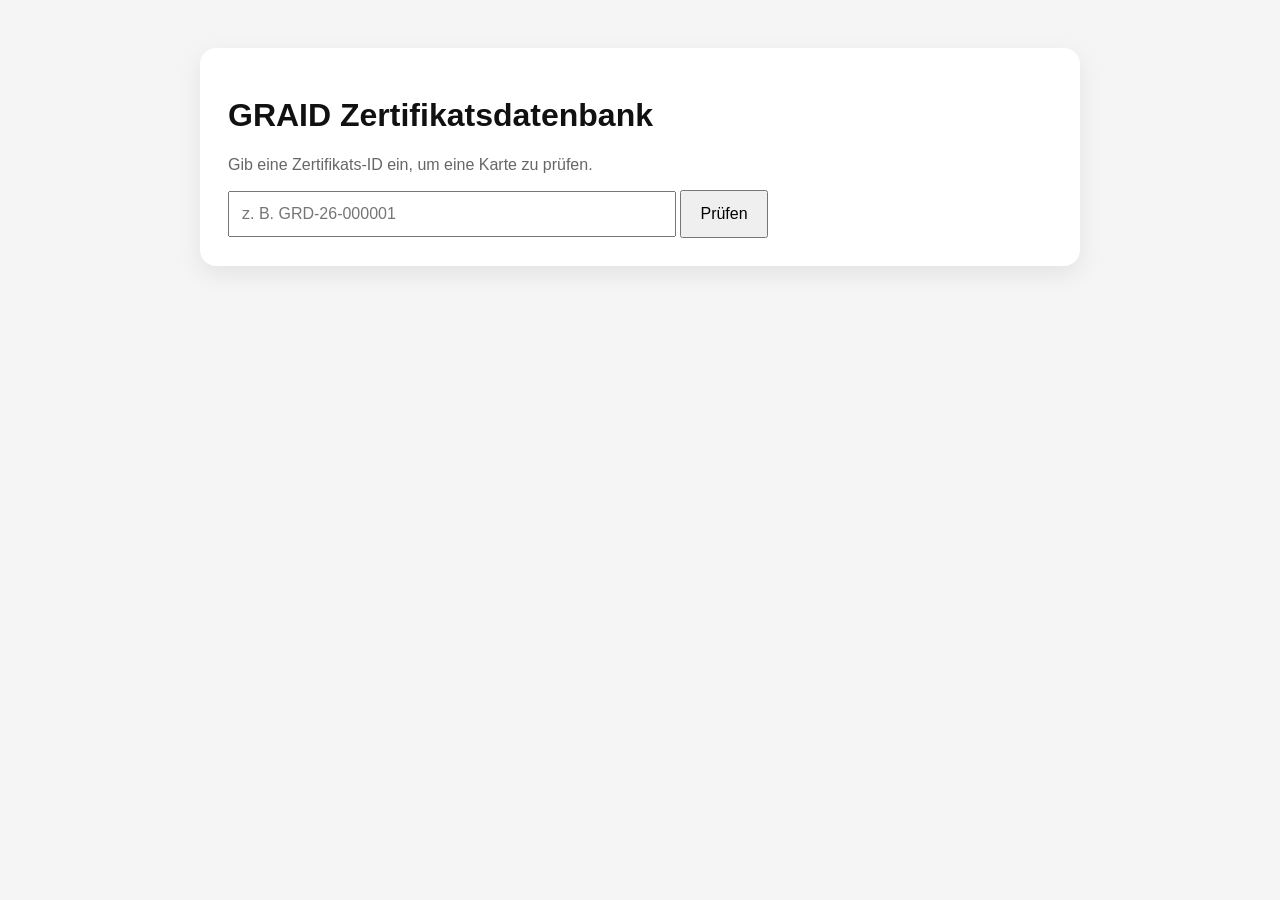
==== index.html @ c8aaeda1 "Add files via upload" ====
<!doctype html>
<html lang="de">
<head>
  <meta charset="utf-8" />
  <meta name="viewport" content="width=device-width, initial-scale=1" />
  <title>GRAID Zertifikatsdatenbank</title>
  <style>
    body { font-family: Arial, sans-serif; margin: 0; background: #f5f5f5; color: #111; }
    .wrap { max-width: 880px; margin: 0 auto; padding: 48px 20px; }
    .card { background: white; border-radius: 16px; padding: 28px; box-shadow: 0 8px 24px rgba(0,0,0,.08); }
    input { padding: 12px; width: 70%; max-width: 420px; font-size: 16px; }
    button { padding: 13px 18px; font-size: 16px; cursor: pointer; }
    .muted { color: #666; }
  </style>
</head>
<body>
  <main class="wrap">
    <div class="card">
      <h1>GRAID Zertifikatsdatenbank</h1>
      <p class="muted">Gib eine Zertifikats-ID ein, um eine Karte zu prüfen.</p>
      <input id="certId" placeholder="z. B. GRD-26-000001" />
      <button onclick="go()">Prüfen</button>
    </div>
  </main>

  <script>
    function go() {
      const id = document.getElementById("certId").value.trim();
      if (!id) return;
      window.location.href = "cert.html?id=" + encodeURIComponent(id);
    }
  </script>
</body>
</html>
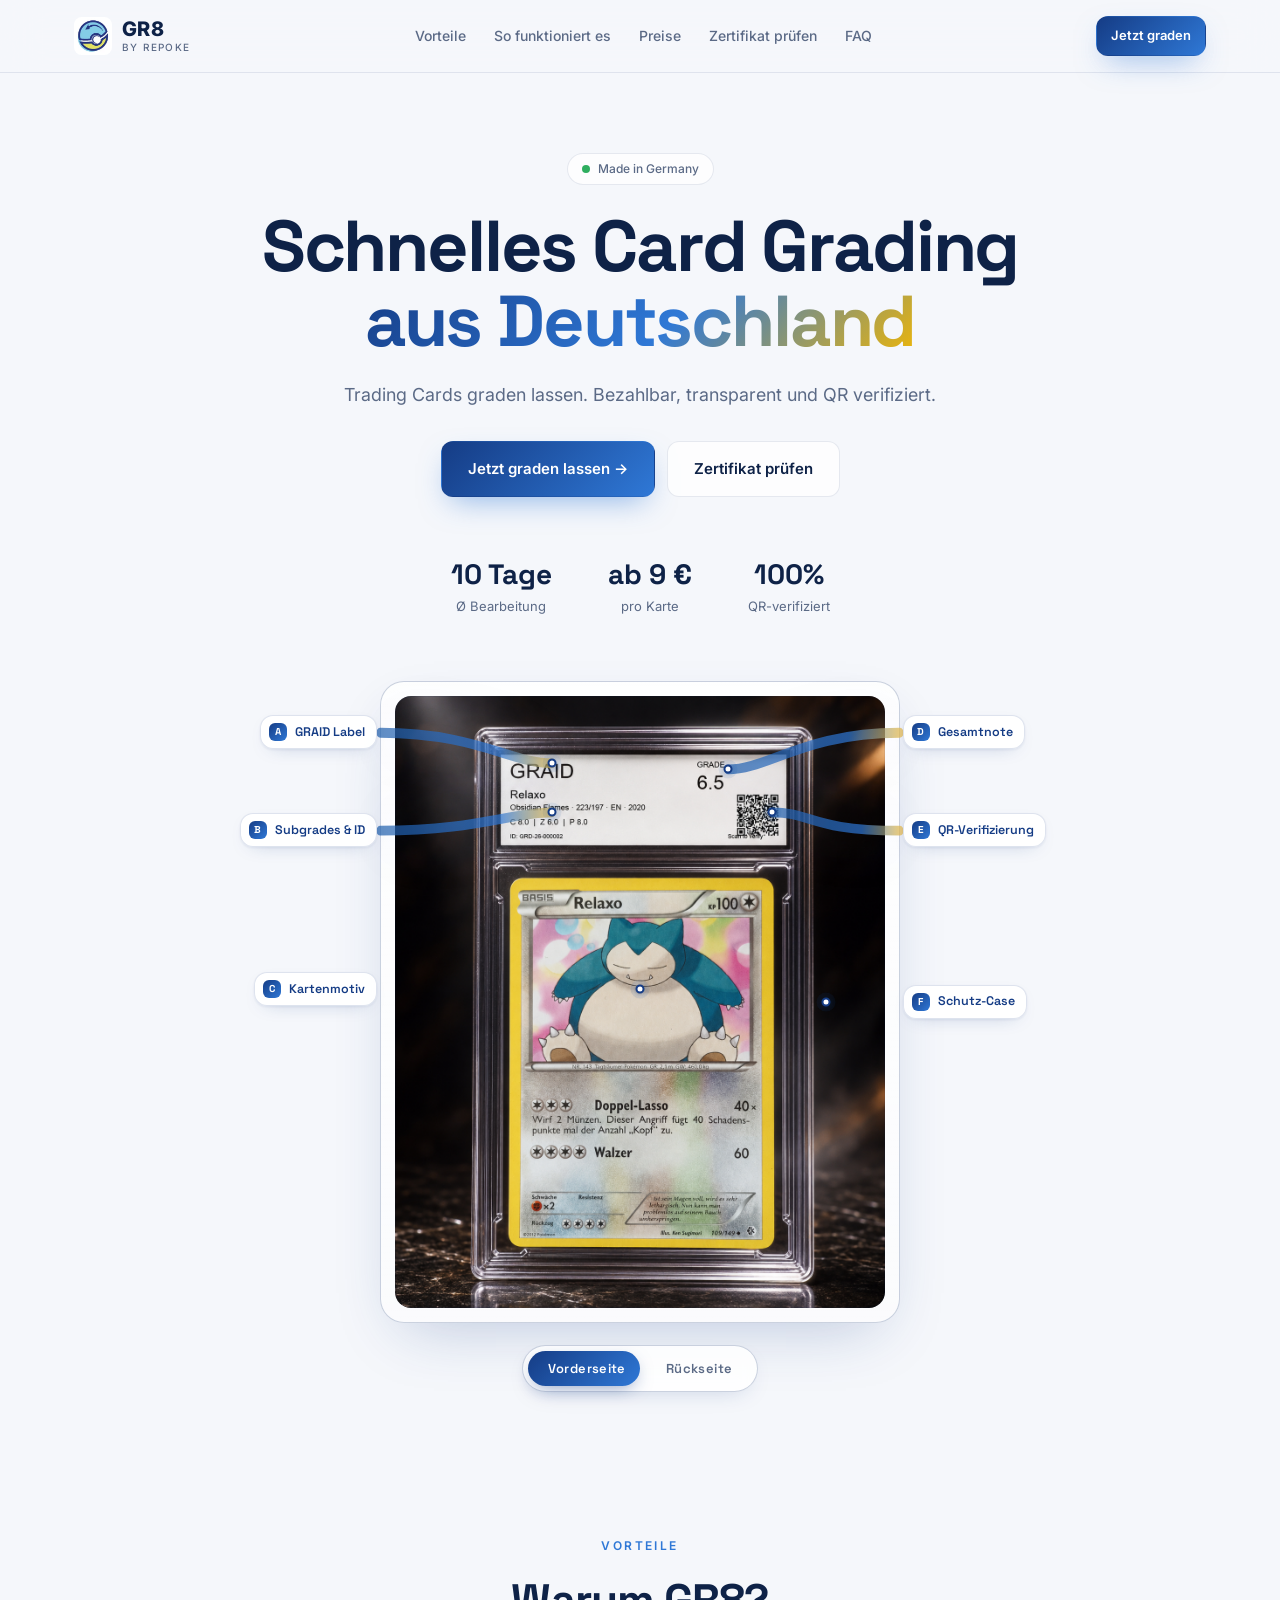
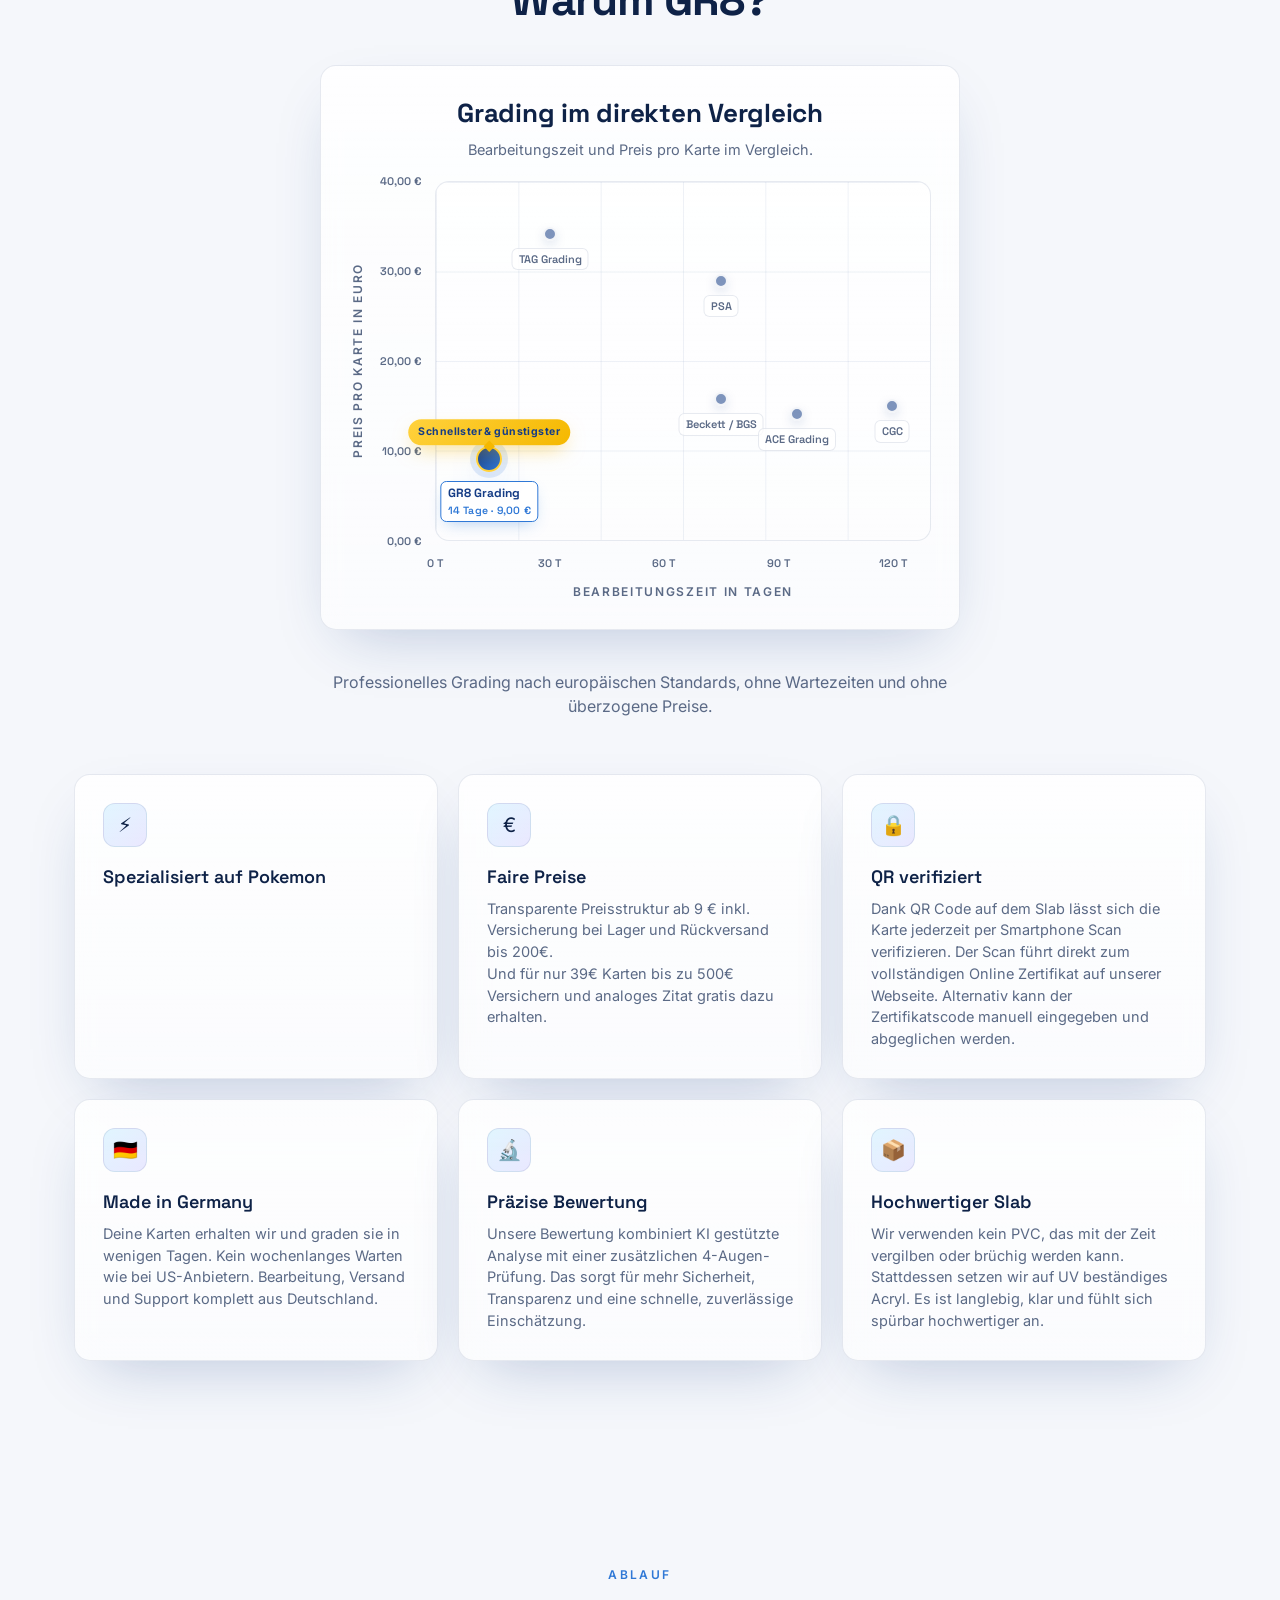
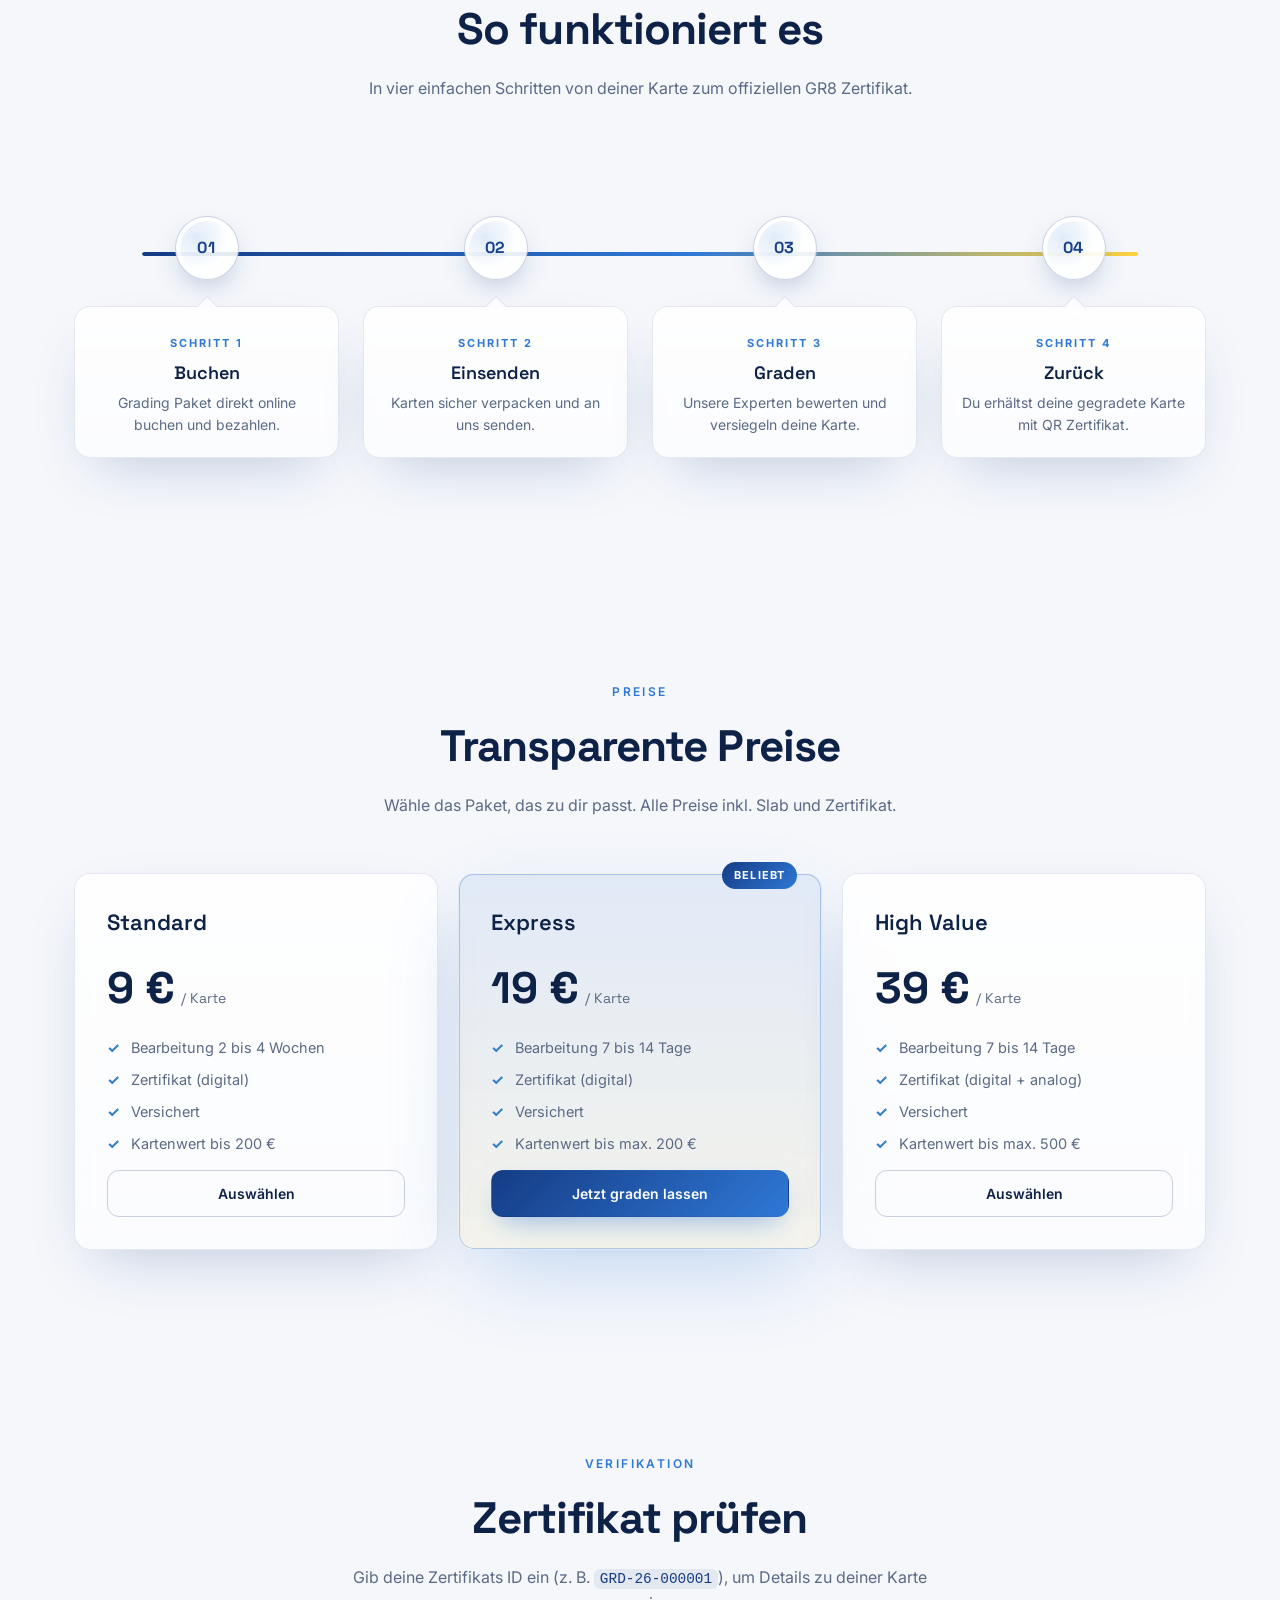
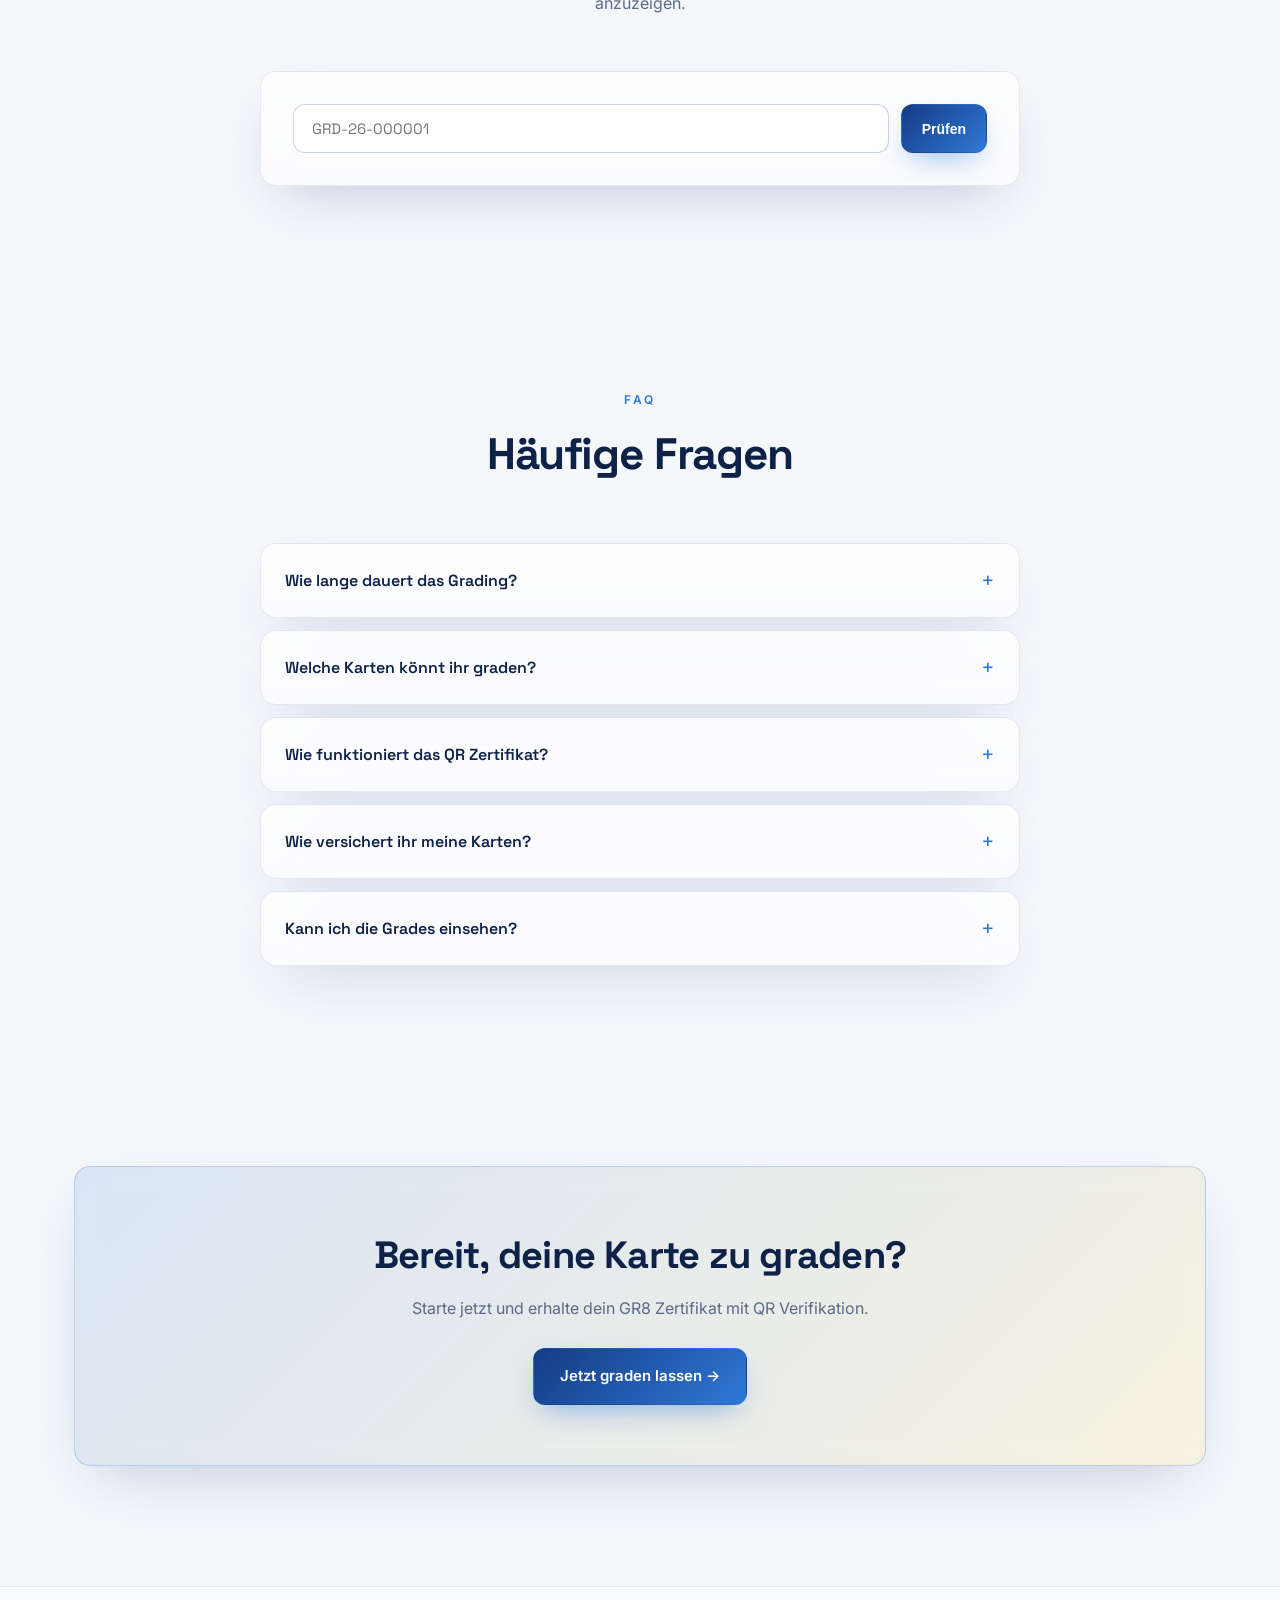
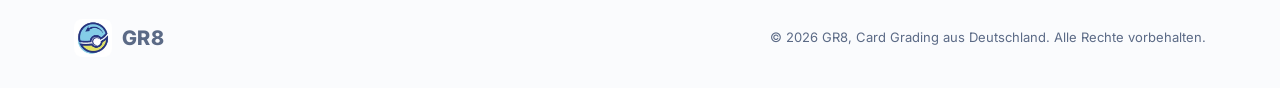
==== commit 54baff02: "web akt." ====
--- a/index.html
+++ b/index.html
@@ -1,34 +1,295 @@
-<!doctype html>
+<!DOCTYPE html>
 <html lang="de">
 <head>
-  <meta charset="utf-8" />
-  <meta name="viewport" content="width=device-width, initial-scale=1" />
-  <title>GRAID Zertifikatsdatenbank</title>
-  <style>
-    body { font-family: Arial, sans-serif; margin: 0; background: #f5f5f5; color: #111; }
-    .wrap { max-width: 880px; margin: 0 auto; padding: 48px 20px; }
-    .card { background: white; border-radius: 16px; padding: 28px; box-shadow: 0 8px 24px rgba(0,0,0,.08); }
-    input { padding: 12px; width: 70%; max-width: 420px; font-size: 16px; }
-    button { padding: 13px 18px; font-size: 16px; cursor: pointer; }
-    .muted { color: #666; }
-  </style>
+<meta charset="UTF-8" />
+<meta name="viewport" content="width=device-width, initial-scale=1.0" />
+<title>GR8, Schnelles Card Grading aus Deutschland</title>
+<meta name="description" content="GR8. Trading Cards graden lassen. Bezahlbar, transparent und QR verifiziert. Professionelles Card Grading aus Deutschland." />
+<meta property="og:title" content="GR8, Card Grading aus Deutschland" />
+<meta property="og:description" content="Trading Cards graden lassen. Bezahlbar, transparent und QR verifiziert." />
+<meta property="og:type" content="website" />
+<link rel="icon" href="logo.webp" type="image/webp" />
+<link rel="preconnect" href="https://fonts.googleapis.com" />
+<link rel="preconnect" href="https://fonts.gstatic.com" crossorigin />
+<link href="https://fonts.googleapis.com/css2?family=Inter:wght@400;500;600;700;800;900&family=Space+Grotesk:wght@500;600;700&display=swap" rel="stylesheet" />
+<link rel="stylesheet" href="style.css" />
 </head>
 <body>
-  <main class="wrap">
-    <div class="card">
-      <h1>GRAID Zertifikatsdatenbank</h1>
-      <p class="muted">Gib eine Zertifikats-ID ein, um eine Karte zu prüfen.</p>
-      <input id="certId" placeholder="z. B. GRD-26-000001" />
-      <button onclick="go()">Prüfen</button>
-    </div>
-  </main>
-
-  <script>
-    function go() {
-      const id = document.getElementById("certId").value.trim();
-      if (!id) return;
-      window.location.href = "cert.html?id=" + encodeURIComponent(id);
-    }
-  </script>
+<div class="bg-orbs" aria-hidden="true">
+  <span class="orb orb-1"></span>
+  <span class="orb orb-2"></span>
+  <span class="orb orb-3"></span>
+</div>
+
+<header class="site-header">
+  <div class="container nav">
+    <a href="#top" class="logo">
+      <img src="logo.webp" alt="GR8 Logo" />
+      <span class="logo-word">
+        GR8
+        <small class="logo-sub">BY REPOKE</small>
+      </span>
+    </a>
+    <nav class="nav-links">
+      <a href="#vorteile">Vorteile</a>
+      <a href="#ablauf">So funktioniert es</a>
+      <a href="#preise">Preise</a>
+      <a href="#zertifikat">Zertifikat prüfen</a>
+      <a href="#faq">FAQ</a>
+    </nav>
+    <a href="https://buy.stripe.com/PLACEHOLDER" class="btn btn-primary btn-sm">Jetzt graden</a>
+  </div>
+</header>
+
+<main id="top">
+  <!-- HERO -->
+  <section class="hero">
+    <div class="container hero-inner">
+      <span class="pill">
+        <span class="pulse"></span> Made in Germany
+      </span>
+      <h1>Schnelles Card Grading<br /><span class="gradient-text">aus Deutschland</span></h1>
+      <p class="lead">Trading Cards graden lassen. Bezahlbar, transparent und QR verifiziert.</p>
+      <div class="hero-cta">
+        <a href="https://buy.stripe.com/PLACEHOLDER" class="btn btn-primary btn-lg">Jetzt graden lassen →</a>
+        <a href="#zertifikat" class="btn btn-ghost btn-lg">Zertifikat prüfen</a>
+      </div>
+      <div class="hero-stats">
+        <div><strong>10 Tage</strong><span>Ø Bearbeitung</span></div>
+        <div><strong>ab 9 €</strong><span>pro Karte</span></div>
+        <div><strong>100%</strong><span>QR-verifiziert</span></div>
+      </div>
+    </div>
+
+    <!-- Sample certificate card -->
+    <div class="container cert-preview-wrap">
+      <div class="hero-visual" data-side="front">
+        <div class="hero-image-stack">
+          <img src="hero-graded-card.png" alt="Vorderseite der gegradeten GRAID Karte im Acryl-Slab" class="hero-image hero-image-front" />
+          <img src="hero-graded-card-back.png" alt="Rückseite der gegradeten GRAID Karte mit QR Code" class="hero-image hero-image-back" />
+        </div>
+        <div class="hero-overlays">
+          <!-- Callouts injected by script.js from central CALLOUTS config -->
+        </div>
+      </div>
+      <ul class="callout-mobile-list" aria-label="Merkmale der Karte"></ul>
+      <div class="side-toggle" role="tablist" aria-label="Karte drehen">
+        <button type="button" class="side-toggle-btn is-active" data-side="front" role="tab" aria-selected="true">Vorderseite</button>
+        <button type="button" class="side-toggle-btn" data-side="back" role="tab" aria-selected="false">Rückseite</button>
+        <span class="side-toggle-thumb" aria-hidden="true"></span>
+      </div>
+    </div>
+  </section>
+
+  <!-- VORTEILE -->
+  <section id="vorteile" class="section">
+    <div class="container">
+      <div class="section-head">
+        <span class="eyebrow">Vorteile</span>
+        <h2>Warum GR8?</h2>
+        <div class="compare-chart-wrap glass" aria-label="Vergleich Bearbeitungszeit und Preis pro Karte">
+          <div class="compare-chart-head">
+            <h3>Grading im direkten Vergleich</h3>
+            <p>Bearbeitungszeit und Preis pro Karte im Vergleich.</p>
+          </div>
+          <div class="compare-chart" id="compare-chart">
+            <div class="cc-ylabel">Preis pro Karte in Euro</div>
+            <div class="cc-yaxis" aria-hidden="true"></div>
+            <div class="cc-plot" role="img" aria-label="Streudiagramm mit sechs Anbietern"></div>
+            <div class="cc-xaxis" aria-hidden="true"></div>
+            <div class="cc-xlabel">Bearbeitungszeit in Tagen</div>
+          </div>
+        </div>
+        <p>Professionelles Grading nach europäischen Standards, ohne Wartezeiten und ohne überzogene Preise.</p>
+      </div>
+      <div class="grid grid-3">
+        <div class="card glass">
+          <div class="icon">⚡</div>
+          <h3>Spezialisiert auf Pokemon</h3>
+          <p>
+</p>
+        </div>
+        <div class="card glass">
+          <div class="icon">€</div>
+          <h3>Faire Preise</h3>
+          <p>Transparente Preisstruktur ab 9 € inkl. Versicherung bei Lager und Rückversand bis 200€. <br />Und für nur 39€ Karten bis zu 500€ Versichern und analoges Zitat gratis dazu erhalten.</p>
+        </div>
+        <div class="card glass">
+          <div class="icon">🔒</div>
+          <h3>QR verifiziert</h3>
+          <p>Dank QR Code auf dem Slab lässt sich die Karte jederzeit per Smartphone Scan verifizieren. Der Scan führt direkt zum vollständigen Online Zertifikat auf unserer Webseite. Alternativ kann der Zertifikatscode manuell eingegeben und abgeglichen werden.</p>
+        </div>
+        <div class="card glass">
+          <div class="icon">🇩🇪</div>
+          <h3>Made in Germany</h3>
+          <p>Deine Karten erhalten wir und graden sie in wenigen Tagen. Kein wochenlanges Warten wie bei US-Anbietern. Bearbeitung, Versand und Support komplett aus Deutschland.</p>
+        </div>
+        <div class="card glass">
+          <div class="icon">🔬</div>
+          <h3>Präzise Bewertung</h3>
+          <p>Unsere Bewertung kombiniert KI gestützte Analyse mit einer zusätzlichen 4-Augen-Prüfung. Das sorgt für mehr Sicherheit, Transparenz und eine schnelle, zuverlässige Einschätzung.</p>
+        </div>
+        <div class="card glass">
+          <div class="icon">📦</div>
+          <h3>Hochwertiger Slab</h3>
+          <p>Wir verwenden kein PVC, das mit der Zeit vergilben oder brüchig werden kann. Stattdessen setzen wir auf UV beständiges Acryl. Es ist langlebig, klar und fühlt sich spürbar hochwertiger an.</p>
+        </div>
+      </div>
+    </div>
+  </section>
+
+  <!-- ABLAUF -->
+  <section id="ablauf" class="section">
+    <div class="container">
+      <div class="section-head">
+        <span class="eyebrow">Ablauf</span>
+        <h2>So funktioniert es</h2>
+        <p>In vier einfachen Schritten von deiner Karte zum offiziellen GR8 Zertifikat.</p>
+      </div>
+      <ol class="timeline" aria-label="Ablauf in vier Schritten">
+        <div class="timeline-track" aria-hidden="true">
+          <div class="timeline-progress"></div>
+        </div>
+        <li class="timeline-item" style="--tl-delay:0s">
+          <div class="timeline-dot"><span>01</span></div>
+          <div class="timeline-card glass">
+            <span class="timeline-tag">Schritt 1</span>
+            <h3>Buchen</h3>
+            <p>Grading Paket direkt online buchen und bezahlen.</p>
+          </div>
+        </li>
+        <li class="timeline-item" style="--tl-delay:.15s">
+          <div class="timeline-dot"><span>02</span></div>
+          <div class="timeline-card glass">
+            <span class="timeline-tag">Schritt 2</span>
+            <h3>Einsenden</h3>
+            <p>Karten sicher verpacken und an uns senden.</p>
+          </div>
+        </li>
+        <li class="timeline-item" style="--tl-delay:.3s">
+          <div class="timeline-dot"><span>03</span></div>
+          <div class="timeline-card glass">
+            <span class="timeline-tag">Schritt 3</span>
+            <h3>Graden</h3>
+            <p>Unsere Experten bewerten und versiegeln deine Karte.</p>
+          </div>
+        </li>
+        <li class="timeline-item" style="--tl-delay:.45s">
+          <div class="timeline-dot"><span>04</span></div>
+          <div class="timeline-card glass">
+            <span class="timeline-tag">Schritt 4</span>
+            <h3>Zurück</h3>
+            <p>Du erhältst deine gegradete Karte mit QR Zertifikat.</p>
+          </div>
+        </li>
+      </ol>
+    </div>
+  </section>
+
+  <!-- PREISE -->
+  <section id="preise" class="section">
+    <div class="container">
+      <div class="section-head">
+        <span class="eyebrow">Preise</span>
+        <h2>Transparente Preise</h2>
+        <p>Wähle das Paket, das zu dir passt. Alle Preise inkl. Slab und Zertifikat.</p>
+      </div>
+      <div class="grid grid-3 pricing">
+        <div class="price-card glass">
+          <h3>Standard</h3>
+          <div class="price"><span>9 €</span><small>/ Karte</small></div>
+          <ul>
+            <li>Bearbeitung 2 bis 4 Wochen</li>
+            <li>Zertifikat (digital)</li>
+            <li>Versichert </li>
+            <li>Kartenwert bis 200 €</li>
+          </ul>
+          <a href="https://buy.stripe.com/PLACEHOLDER" class="btn btn-outline">Auswählen</a>
+        </div>
+        <div class="price-card glass featured">
+          <span class="badge">Beliebt</span>
+          <h3>Express</h3>
+          <div class="price"><span>19 €</span><small>/ Karte</small></div>
+          <ul>
+            <li>Bearbeitung 7 bis 14 Tage</li>
+            <li>Zertifikat (digital)</li>
+            <li>Versichert</li>
+            <li>Kartenwert bis max. 200 €</li>
+          </ul>
+          <a href="https://buy.stripe.com/PLACEHOLDER" class="btn btn-primary">Jetzt graden lassen</a>
+        </div>
+        <div class="price-card glass">
+          <h3>High Value</h3>
+          <div class="price"><span>39 €</span><small>/ Karte</small></div>
+          <ul>
+            <li>Bearbeitung 7 bis 14 Tage</li>
+            <li>Zertifikat (digital + analog)</li>
+            <li>Versichert</li>
+            <li>Kartenwert bis max. 500 €</li>
+          </ul>
+          <a href="https://buy.stripe.com/PLACEHOLDER" class="btn btn-outline">Auswählen</a>
+        </div>
+      </div>
+    </div>
+  </section>
+
+  <!-- ZERTIFIKAT PRÜFEN -->
+  <section id="zertifikat" class="section">
+    <div class="container">
+      <div class="section-head">
+        <span class="eyebrow">Verifikation</span>
+        <h2>Zertifikat prüfen</h2>
+        <p>Gib deine Zertifikats ID ein (z. B. <code>GRD-26-000001</code>), um Details zu deiner Karte anzuzeigen.</p>
+      </div>
+      <div class="verify glass">
+        <form id="verify-form" class="verify-form">
+          <input type="text" id="cert-input" placeholder="GRD-26-000001" autocomplete="off" />
+          <button type="submit" class="btn btn-primary">Prüfen</button>
+        </form>
+        <div id="verify-result" class="verify-result"></div>
+      </div>
+    </div>
+  </section>
+
+  <!-- FAQ -->
+  <section id="faq" class="section">
+    <div class="container">
+      <div class="section-head">
+        <span class="eyebrow">FAQ</span>
+        <h2>Häufige Fragen</h2>
+      </div>
+      <div class="faq">
+        <details class="glass"><summary>Wie lange dauert das Grading?</summary><p>Je nach Paket zwischen 7 Tagen (Express) und 4 Wochen (Standard).</p></details>
+        <details class="glass"><summary>Welche Karten könnt ihr graden?</summary><p>Wir graden alle gängigen TCGs wie Pokémon, Magic, Yu-Gi-Oh, One Piece und mehr.</p></details>
+        <details class="glass"><summary>Wie funktioniert das QR Zertifikat?</summary><p>Jede gegradete Karte erhält einen QR Code. Beim Scannen öffnet sich die offizielle Zertifikatsseite, so kann jeder Käufer die Echtheit prüfen.</p></details>
+        <details class="glass"><summary>Wie versichert ihr meine Karten?</summary><p>Alle Sendungen sind versichert. Bei High-Value-Karten bieten wir zusätzlichen Versicherungsschutz.</p></details>
+        <details class="glass"><summary>Kann ich die Grades einsehen?</summary><p>Ja, Centering, Condition und Print werden separat ausgewiesen und sind auf deinem Zertifikat transparent nachvollziehbar.</p></details>
+      </div>
+    </div>
+  </section>
+
+  <!-- FINAL CTA -->
+  <section class="section cta-section">
+    <div class="container">
+      <div class="cta-box glass">
+        <h2>Bereit, deine Karte zu graden?</h2>
+        <p>Starte jetzt und erhalte dein GR8 Zertifikat mit QR Verifikation.</p>
+        <a href="https://buy.stripe.com/PLACEHOLDER" class="btn btn-primary btn-lg">Jetzt graden lassen →</a>
+      </div>
+    </div>
+  </section>
+</main>
+
+<footer class="site-footer">
+  <div class="container footer-inner">
+    <div class="logo">
+      <img src="logo.webp" alt="GR8 Logo" />
+      <span>GR8</span>
+    </div>
+    <p>© <span id="year"></span> GR8, Card Grading aus Deutschland. Alle Rechte vorbehalten.</p>
+  </div>
+</footer>
+
+<script src="script.js"></script>
 </body>
-</html>
+</html>
--- a/style.css
+++ b/style.css
@@ -0,0 +1,348 @@
+:root{
+  --bg:#f5f7fb;
+  --bg-2:#eaf0f8;
+  --surface:rgba(255,255,255,0.75);
+  --surface-2:rgba(255,255,255,0.92);
+  --border:rgba(20,50,110,0.10);
+  --border-strong:rgba(20,50,110,0.22);
+  --text:#0e2247;
+  --muted:#5b6a86;
+  --brand:#2f78d6;
+  --brand-2:#153c85;
+  --accent:#ffd23d;
+  --accent-2:#f5b800;
+  --success:#2fae5f;
+  --danger:#e04b64;
+  --radius:16px;
+  --shadow-lg:0 24px 60px -24px rgba(21,60,133,0.28);
+}
+*{box-sizing:border-box;margin:0;padding:0}
+html,body{background:var(--bg);color:var(--text);font-family:'Inter',system-ui,sans-serif;-webkit-font-smoothing:antialiased;line-height:1.5;scroll-behavior:smooth}
+body{overflow-x:hidden;position:relative;min-height:100vh}
+a{color:inherit;text-decoration:none}
+img{max-width:100%;display:block}
+code{font-family:'JetBrains Mono',ui-monospace,monospace;background:rgba(21,60,133,0.08);padding:2px 6px;border-radius:6px;font-size:0.9em;color:var(--brand-2)}
+
+body::before{content:"";position:fixed;inset:0;background:
+  radial-gradient(1100px 600px at 8% -10%,rgba(47,120,214,0.18),transparent 60%),
+  radial-gradient(900px 500px at 95% 5%,rgba(255,210,61,0.22),transparent 60%),
+  radial-gradient(700px 500px at 50% 110%,rgba(21,60,133,0.10),transparent 60%),
+  linear-gradient(180deg,#f5f7fb 0%,#eaf0f8 100%);
+  z-index:-2;pointer-events:none}
+body::after{content:"";position:fixed;inset:0;background-image:
+  linear-gradient(rgba(21,60,133,0.05) 1px,transparent 1px),
+  linear-gradient(90deg,rgba(21,60,133,0.05) 1px,transparent 1px);
+  background-size:52px 52px;mask-image:radial-gradient(ellipse at 50% 20%,#000 30%,transparent 80%);z-index:-1;pointer-events:none}
+
+.bg-orbs{position:fixed;inset:0;z-index:-1;pointer-events:none;overflow:hidden}
+.orb{position:absolute;border-radius:50%;filter:blur(90px);opacity:0.35}
+.orb-1{width:520px;height:520px;background:#2f78d6;top:-180px;left:-140px}
+.orb-2{width:460px;height:460px;background:#ffd23d;top:8%;right:-160px;opacity:0.5}
+.orb-3{width:420px;height:420px;background:#153c85;bottom:-200px;left:30%;opacity:0.2}
+
+.container{width:100%;max-width:1180px;margin:0 auto;padding:0 24px}
+
+.site-header{position:sticky;top:0;z-index:50;backdrop-filter:blur(20px);background:rgba(245,247,251,0.72);border-bottom:1px solid var(--border)}
+.nav{display:flex;align-items:center;justify-content:space-between;padding:16px 24px;gap:24px}
+.logo{display:flex;align-items:center;gap:10px;font-weight:800;font-size:20px;letter-spacing:0.02em}
+.logo img{width:38px;height:38px;border-radius:8px}
+.logo-word{display:flex;flex-direction:column;line-height:1}
+.logo-sub{font-size:10px;font-weight:500;letter-spacing:0.14em;text-transform:uppercase;color:var(--muted);margin-top:3px}
+.nav-links{display:flex;gap:28px;font-size:14px;color:var(--muted);font-weight:500}
+.nav-links a:hover{color:var(--text)}
+@media(max-width:860px){.nav-links{display:none}}
+
+.btn{display:inline-flex;align-items:center;justify-content:center;gap:8px;padding:12px 20px;border-radius:12px;font-weight:600;font-size:14px;cursor:pointer;border:1px solid transparent;transition:transform .15s ease,box-shadow .2s,background .2s,border-color .2s;white-space:nowrap}
+.btn:hover{transform:translateY(-1px)}
+.btn-sm{padding:9px 14px;font-size:13px}
+.btn-lg{padding:16px 26px;font-size:15px}
+.btn-primary{background:linear-gradient(135deg,var(--brand-2),var(--brand));color:#fff;box-shadow:0 12px 30px -10px rgba(47,120,214,0.55)}
+.btn-primary:hover{box-shadow:0 16px 40px -8px rgba(47,120,214,0.7)}
+.btn-outline{background:transparent;border-color:var(--border-strong);color:var(--text)}
+.btn-outline:hover{background:var(--surface);border-color:var(--brand)}
+.btn-ghost{background:var(--surface);border-color:var(--border);color:var(--text)}
+.btn-ghost:hover{background:var(--surface-2)}
+
+.glass{background:linear-gradient(180deg,rgba(255,255,255,0.85),rgba(255,255,255,0.6));border:1px solid var(--border);border-radius:var(--radius);backdrop-filter:blur(14px);box-shadow:var(--shadow-lg)}
+
+.hero{padding:80px 0 40px;position:relative}
+.hero-inner{text-align:center;max-width:820px;margin:0 auto}
+.pill{display:inline-flex;align-items:center;gap:8px;padding:6px 14px;border-radius:999px;background:var(--surface);border:1px solid var(--border);font-size:12px;color:var(--muted);font-weight:500;margin-bottom:24px}
+.pulse{width:8px;height:8px;border-radius:50%;background:var(--success);box-shadow:0 0 0 0 rgba(74,222,128,0.6);animation:pulse 2s infinite}
+@keyframes pulse{0%{box-shadow:0 0 0 0 rgba(74,222,128,0.6)}70%{box-shadow:0 0 0 10px rgba(74,222,128,0)}100%{box-shadow:0 0 0 0 rgba(74,222,128,0)}}
+h1{font-family:'Space Grotesk','Inter',sans-serif;font-size:clamp(40px,6vw,72px);line-height:1.05;letter-spacing:-0.03em;font-weight:700}
+.gradient-text{background:linear-gradient(135deg,var(--brand-2) 0%,var(--brand) 55%,var(--accent-2) 100%);-webkit-background-clip:text;background-clip:text;color:transparent}
+.lead{font-size:clamp(16px,1.4vw,19px);color:var(--muted);margin:22px auto 32px;max-width:640px}
+.hero-cta{display:flex;gap:12px;justify-content:center;flex-wrap:wrap}
+.hero-stats{display:flex;justify-content:center;gap:56px;margin-top:56px;flex-wrap:wrap}
+.hero-stats div{display:flex;flex-direction:column;align-items:center}
+.hero-stats strong{font-family:'Space Grotesk',sans-serif;font-size:28px;color:var(--text);font-weight:700}
+.hero-stats span{font-size:13px;color:var(--muted);margin-top:2px}
+
+.cert-preview-wrap{margin-top:64px}
+.hero-visual{max-width:520px;margin:0 auto;border-radius:24px;padding:14px;background:linear-gradient(180deg,rgba(255,255,255,0.9),rgba(255,255,255,0.55));border:1.5px solid var(--border-strong);box-shadow:var(--shadow-lg);position:relative;overflow:visible}
+.hero-visual::before{content:"";position:absolute;inset:14px;border-radius:16px;border:1px solid rgba(21,60,133,0.08);pointer-events:none;z-index:1}
+.hero-image-stack{position:relative;width:100%;perspective:1600px}
+.hero-image{width:100%;height:auto;display:block;border-radius:16px;object-fit:contain;max-height:720px;transition:opacity .55s ease,transform .7s cubic-bezier(.2,.7,.2,1);backface-visibility:hidden}
+.hero-image-back{position:absolute;inset:0;opacity:0;transform:rotateY(12deg) scale(.98)}
+.hero-visual[data-side="back"] .hero-image-front{opacity:0;transform:rotateY(-12deg) scale(.98)}
+.hero-visual[data-side="back"] .hero-image-back{opacity:1;transform:rotateY(0) scale(1)}
+.hero-overlays{position:absolute;inset:0;z-index:2;pointer-events:none;transition:opacity .35s ease}
+.hero-visual[data-side="back"] .hero-overlays{opacity:0}
+.side-toggle{position:relative;margin:22px auto 0;display:inline-flex;padding:5px;background:rgba(255,255,255,0.85);border:1.5px solid var(--border-strong);border-radius:999px;box-shadow:0 8px 24px -12px rgba(21,60,133,0.25);backdrop-filter:blur(10px);gap:0;isolation:isolate}
+.cert-preview-wrap{text-align:center}
+.side-toggle-btn{position:relative;z-index:2;border:0;background:transparent;padding:9px 20px;font-family:'Space Grotesk',sans-serif;font-weight:600;font-size:13px;letter-spacing:0.03em;color:var(--muted);cursor:pointer;border-radius:999px;transition:color .3s ease}
+.side-toggle-btn.is-active{color:#fff}
+.side-toggle-thumb{position:absolute;z-index:1;top:5px;bottom:5px;left:5px;width:calc(50% - 5px);background:linear-gradient(135deg,var(--brand-2),var(--brand));border-radius:999px;box-shadow:0 6px 18px -6px rgba(21,60,133,0.55);transition:transform .4s cubic-bezier(.2,.7,.2,1)}
+.side-toggle[data-side="back"] .side-toggle-thumb{transform:translateX(100%)}
+/* Premium callout system (SVG bezier + chips) */
+.hero-overlays{position:absolute;inset:14px;z-index:2;pointer-events:none}
+.callout-svg{position:absolute;inset:0;width:100%;height:100%;overflow:visible;pointer-events:none}
+.callout-path{fill:none;stroke:url(#calloutGrad);stroke-width:1.6;stroke-linecap:round;opacity:.7;stroke-dasharray:220;stroke-dashoffset:220;transition:stroke-dashoffset .65s ease-out,opacity .25s ease,stroke-width .25s ease;filter:drop-shadow(0 0 6px rgba(31,94,172,0.22))}
+.hero-overlays.is-visible .callout-path{stroke-dashoffset:0}
+.callout-target{position:absolute;width:9px;height:9px;border-radius:50%;background:#fff;border:2px solid var(--brand-2);transform:translate(-50%,-50%);box-shadow:0 0 0 5px rgba(31,94,172,0.09),0 1px 4px rgba(21,60,133,0.25);opacity:0;transition:opacity .4s ease .25s,transform .25s ease,box-shadow .25s ease;pointer-events:none}
+.hero-overlays.is-visible .callout-target{opacity:1}
+.callout-target::before{content:"";position:absolute;left:50%;top:50%;width:18px;height:18px;border-radius:50%;border:1px solid rgba(31,94,172,0.4);transform:translate(-50%,-50%) scale(.6);opacity:0;animation:calloutRingPulse 1.9s ease-out .5s 1}
+@keyframes calloutRingPulse{0%{transform:translate(-50%,-50%) scale(.5);opacity:0}30%{opacity:1}100%{transform:translate(-50%,-50%) scale(1.5);opacity:0}}
+.callout-chip{position:absolute;pointer-events:auto;display:inline-flex;align-items:center;gap:8px;padding:7px 11px 7px 8px;background:rgba(255,255,255,0.94);border:1px solid rgba(21,60,133,0.14);border-radius:13px;box-shadow:0 6px 20px -12px rgba(21,60,133,0.4),0 1px 3px rgba(21,60,133,0.08);backdrop-filter:blur(8px);font-family:'Space Grotesk',sans-serif;font-weight:600;font-size:12.5px;line-height:1;color:var(--brand-2);white-space:nowrap;opacity:0;transform:translateY(6px);transition:opacity .45s ease,transform .25s ease,box-shadow .25s ease}
+.hero-overlays.is-visible .callout-chip{opacity:1;transform:translateY(0)}
+.callout-chip .idx{display:inline-flex;align-items:center;justify-content:center;width:18px;height:18px;border-radius:6px;background:linear-gradient(135deg,var(--brand-2),var(--brand));color:#fff;font-size:10px;font-weight:800;text-transform:uppercase;letter-spacing:.03em}
+.callout-chip:hover{transform:translateY(-2px);box-shadow:0 10px 24px -12px rgba(21,60,133,0.5),0 1px 3px rgba(21,60,133,0.1)}
+.hero-overlays[data-active] .callout-path{opacity:.35}
+.hero-overlays[data-active] .callout-target{opacity:.45}
+.hero-overlays[data-active="a"] .callout-path[data-id="a"],
+.hero-overlays[data-active="b"] .callout-path[data-id="b"],
+.hero-overlays[data-active="c"] .callout-path[data-id="c"],
+.hero-overlays[data-active="d"] .callout-path[data-id="d"],
+.hero-overlays[data-active="e"] .callout-path[data-id="e"],
+.hero-overlays[data-active="f"] .callout-path[data-id="f"]{opacity:1;stroke-width:2}
+.hero-overlays[data-active="a"] .callout-target[data-id="a"],
+.hero-overlays[data-active="b"] .callout-target[data-id="b"],
+.hero-overlays[data-active="c"] .callout-target[data-id="c"],
+.hero-overlays[data-active="d"] .callout-target[data-id="d"],
+.hero-overlays[data-active="e"] .callout-target[data-id="e"],
+.hero-overlays[data-active="f"] .callout-target[data-id="f"]{opacity:1;transform:translate(-50%,-50%) scale(1.25);box-shadow:0 0 0 7px rgba(31,94,172,0.14),0 1px 6px rgba(21,60,133,0.3)}
+/* stagger */
+.hero-overlays.is-visible .callout-path[data-id="a"]{transition-delay:.05s}
+.hero-overlays.is-visible .callout-path[data-id="b"]{transition-delay:.13s}
+.hero-overlays.is-visible .callout-path[data-id="c"]{transition-delay:.21s}
+.hero-overlays.is-visible .callout-path[data-id="d"]{transition-delay:.29s}
+.hero-overlays.is-visible .callout-path[data-id="e"]{transition-delay:.37s}
+.hero-overlays.is-visible .callout-path[data-id="f"]{transition-delay:.45s}
+.hero-overlays.is-visible .callout-chip[data-id="a"]{transition-delay:.30s}
+.hero-overlays.is-visible .callout-chip[data-id="b"]{transition-delay:.38s}
+.hero-overlays.is-visible .callout-chip[data-id="c"]{transition-delay:.46s}
+.hero-overlays.is-visible .callout-chip[data-id="d"]{transition-delay:.54s}
+.hero-overlays.is-visible .callout-chip[data-id="e"]{transition-delay:.62s}
+.hero-overlays.is-visible .callout-chip[data-id="f"]{transition-delay:.70s}
+/* Mobile list */
+.callout-mobile-list{display:none}
+@media(min-width:768px) and (max-width:1023px){
+  .callout-chip{font-size:11.5px;padding:6px 9px 6px 7px}
+  .callout-chip .idx{width:16px;height:16px;font-size:9px}
+}
+@media(max-width:767px){
+  .callout-svg{display:none}
+  .callout-chip{display:none}
+  .callout-target{width:24px;height:24px;background:rgba(255,255,255,0.95);border:1.5px solid var(--brand-2);box-shadow:0 4px 12px rgba(21,60,133,0.28);pointer-events:auto;cursor:pointer;font-family:'Space Grotesk',sans-serif;font-weight:800;font-size:10px;color:var(--brand-2);display:flex;align-items:center;justify-content:center;text-transform:uppercase}
+  .callout-target::before{display:none}
+  .callout-target::after{content:attr(data-id)}
+  .callout-mobile-list{display:grid;grid-template-columns:1fr 1fr;gap:8px;margin:20px auto 0;padding:0;max-width:520px;list-style:none}
+  .callout-mobile-list li{display:flex;align-items:center;gap:8px;padding:9px 11px;background:rgba(255,255,255,0.92);border:1px solid rgba(21,60,133,0.12);border-radius:11px;font-family:'Space Grotesk',sans-serif;font-size:12px;color:var(--brand-2);font-weight:600;transition:background .2s ease,border-color .2s ease,transform .2s ease}
+  .callout-mobile-list li .idx{display:inline-flex;align-items:center;justify-content:center;width:18px;height:18px;border-radius:6px;background:linear-gradient(135deg,var(--brand-2),var(--brand));color:#fff;font-size:10px;font-weight:800;text-transform:uppercase}
+  .callout-mobile-list li.is-active{background:rgba(31,94,172,0.09);border-color:var(--brand-2);transform:translateY(-1px)}
+  .hero-overlays[data-active] .callout-target{opacity:.55}
+  .hero-overlays[data-active="a"] .callout-target[data-id="a"],
+  .hero-overlays[data-active="b"] .callout-target[data-id="b"],
+  .hero-overlays[data-active="c"] .callout-target[data-id="c"],
+  .hero-overlays[data-active="d"] .callout-target[data-id="d"],
+  .hero-overlays[data-active="e"] .callout-target[data-id="e"],
+  .hero-overlays[data-active="f"] .callout-target[data-id="f"]{opacity:1;transform:translate(-50%,-50%) scale(1.15);background:var(--brand-2);color:#fff;box-shadow:0 6px 18px rgba(21,60,133,0.4)}
+}
+@media (prefers-reduced-motion:reduce){
+  .callout-path{transition:none;stroke-dashoffset:0}
+  .callout-chip,.callout-target{transition:none;opacity:1;transform:translateY(0)}
+  .callout-target{transform:translate(-50%,-50%)}
+  .callout-target::before{animation:none}
+}
+
+.cert-preview-header{display:flex;justify-content:space-between;align-items:flex-start;padding-bottom:20px;border-bottom:1px solid var(--border)}
+.cert-label{font-size:11px;letter-spacing:0.2em;color:var(--brand);font-weight:700}
+.cert-id{font-family:'Space Grotesk',monospace;font-size:20px;font-weight:600;margin-top:4px}
+.cert-grade{text-align:right}
+.grade-num{font-family:'Space Grotesk',sans-serif;font-size:56px;font-weight:700;line-height:1;background:linear-gradient(135deg,var(--brand),var(--accent));-webkit-background-clip:text;background-clip:text;color:transparent;display:block}
+.grade-label{font-size:11px;letter-spacing:0.2em;color:var(--muted);font-weight:600}
+.cert-preview-body{padding-top:20px}
+.cert-row{display:flex;justify-content:space-between;padding:10px 0;font-size:14px}
+.cert-row span{color:var(--muted)}
+.cert-subgrades{display:grid;grid-template-columns:repeat(3,1fr);gap:12px;margin-top:16px;padding-top:16px;border-top:1px dashed var(--border)}
+.cert-subgrades>div{text-align:center;padding:12px;background:var(--surface);border-radius:12px}
+.cert-subgrades span{font-size:11px;color:var(--muted);text-transform:uppercase;letter-spacing:0.1em}
+.cert-subgrades strong{display:block;font-family:'Space Grotesk',sans-serif;font-size:22px;margin-top:4px}
+
+.section{padding:100px 0}
+.section-head{text-align:center;max-width:640px;margin:0 auto 56px}
+.eyebrow{display:inline-block;font-size:12px;letter-spacing:0.2em;color:var(--brand);text-transform:uppercase;font-weight:600;margin-bottom:12px}
+.section-head h2{font-family:'Space Grotesk',sans-serif;font-size:clamp(30px,4vw,44px);letter-spacing:-0.02em;font-weight:700}
+.section-head p{color:var(--muted);margin-top:14px;font-size:16px}
+
+.grid{display:grid;gap:20px}
+.grid-3{grid-template-columns:repeat(3,1fr)}
+.grid-4{grid-template-columns:repeat(4,1fr)}
+@media(max-width:900px){.grid-3,.grid-4{grid-template-columns:repeat(2,1fr)}}
+@media(max-width:560px){.grid-3,.grid-4{grid-template-columns:1fr}}
+
+.card{padding:28px;transition:transform .25s,border-color .25s}
+.card:hover{transform:translateY(-4px);border-color:var(--border-strong)}
+.card .icon{width:44px;height:44px;display:flex;align-items:center;justify-content:center;border-radius:12px;background:linear-gradient(135deg,rgba(62,198,255,0.15),rgba(123,108,255,0.15));border:1px solid var(--border);font-size:20px;margin-bottom:16px}
+.card h3{font-family:'Space Grotesk',sans-serif;font-size:18px;margin-bottom:8px;font-weight:600}
+.card p{color:var(--muted);font-size:14.5px}
+
+.steps .step{padding:28px;position:relative}
+.steps-animated .step{opacity:0;transform:translateY(24px);animation:step-in .7s cubic-bezier(.2,.7,.2,1) forwards;animation-delay:var(--step-delay,0s);transition:transform .3s ease,box-shadow .3s ease,border-color .3s ease}
+.steps-animated .step:hover{transform:translateY(-6px);border-color:var(--brand);box-shadow:0 30px 60px -24px rgba(47,120,214,.35)}
+.steps-animated{counter-reset:step}
+.steps-animated .step::before{content:"";position:absolute;left:0;top:0;height:3px;width:0;background:linear-gradient(90deg,var(--brand-2),var(--brand),var(--accent));border-radius:3px 3px 0 0;animation:step-bar 1s ease forwards;animation-delay:calc(var(--step-delay,0s) + .3s)}
+.steps-animated .step-num{display:inline-block;position:relative}
+.steps-animated .step-num::after{content:"";position:absolute;left:-4px;right:-4px;bottom:-4px;height:2px;background:var(--accent);transform:scaleX(0);transform-origin:left;animation:step-underline .5s ease forwards;animation-delay:calc(var(--step-delay,0s) + .6s)}
+@keyframes step-in{to{opacity:1;transform:translateY(0)}}
+@keyframes step-bar{to{width:100%}}
+@keyframes step-underline{to{transform:scaleX(1)}}
+@media (prefers-reduced-motion:reduce){.steps-animated .step,.steps-animated .step::before,.steps-animated .step-num::after{animation:none;opacity:1;transform:none;width:100%}}
+.step-num{font-family:'Space Grotesk',sans-serif;font-size:14px;font-weight:600;color:var(--brand);letter-spacing:0.15em}
+.step h3{font-family:'Space Grotesk',sans-serif;font-size:20px;margin:12px 0 8px;font-weight:600}
+.step p{color:var(--muted);font-size:14.5px}
+
+/* Timeline */
+.timeline{list-style:none;position:relative;display:grid;grid-template-columns:repeat(4,1fr);gap:24px;padding:60px 0 20px}
+.timeline-track{position:absolute;left:6%;right:6%;top:96px;height:4px;border-radius:4px;background:linear-gradient(90deg,rgba(21,60,133,0.10),rgba(21,60,133,0.14),rgba(21,60,133,0.10));overflow:hidden}
+.timeline-track::before{content:"";position:absolute;inset:0;background-image:radial-gradient(circle,rgba(21,60,133,0.25) 1px,transparent 1.5px);background-size:10px 4px;opacity:.5}
+.timeline-progress{position:absolute;left:0;top:0;bottom:0;width:0;background:linear-gradient(90deg,var(--brand-2),var(--brand) 55%,var(--accent));border-radius:4px;box-shadow:0 0 18px rgba(47,120,214,.55);animation:tl-progress 2.4s cubic-bezier(.2,.7,.2,1) forwards;animation-delay:.2s}
+@keyframes tl-progress{to{width:100%}}
+.timeline-item{position:relative;display:flex;flex-direction:column;align-items:center;text-align:center;opacity:0;transform:translateY(24px);animation:tl-in .7s cubic-bezier(.2,.7,.2,1) forwards;animation-delay:var(--tl-delay,0s)}
+@keyframes tl-in{to{opacity:1;transform:translateY(0)}}
+.timeline-dot{position:relative;width:64px;height:64px;border-radius:50%;background:linear-gradient(135deg,#fff,rgba(255,255,255,.85));border:1.5px solid var(--border-strong);display:flex;align-items:center;justify-content:center;font-family:'Space Grotesk',sans-serif;font-weight:700;color:var(--brand-2);box-shadow:0 12px 30px -10px rgba(21,60,133,.35);z-index:2;transition:transform .3s ease,box-shadow .3s ease,border-color .3s ease}
+.timeline-dot span{font-size:16px;letter-spacing:.05em}
+.timeline-dot::before{content:"";position:absolute;inset:-6px;border-radius:50%;border:1.5px solid rgba(47,120,214,.35);opacity:0;animation:tl-ring 2.6s ease-out infinite;animation-delay:calc(var(--tl-delay,0s) + .6s)}
+.timeline-dot::after{content:"";position:absolute;inset:4px;border-radius:50%;background:radial-gradient(circle at 30% 30%,rgba(47,120,214,.15),transparent 60%);pointer-events:none}
+@keyframes tl-ring{0%{transform:scale(.8);opacity:.8}70%{transform:scale(1.4);opacity:0}100%{transform:scale(1.4);opacity:0}}
+.timeline-item:hover .timeline-dot{transform:translateY(-3px) scale(1.06);border-color:var(--brand);box-shadow:0 18px 40px -10px rgba(47,120,214,.55)}
+.timeline-card{margin-top:26px;padding:22px 20px;width:100%;position:relative;transition:transform .3s ease,box-shadow .3s ease,border-color .3s ease}
+.timeline-card::before{content:"";position:absolute;top:-8px;left:50%;transform:translateX(-50%) rotate(45deg);width:14px;height:14px;background:rgba(255,255,255,0.9);border-left:1px solid var(--border);border-top:1px solid var(--border)}
+.timeline-item:hover .timeline-card{transform:translateY(-4px);border-color:var(--brand);box-shadow:0 30px 60px -24px rgba(47,120,214,.35)}
+.timeline-tag{display:inline-block;font-size:11px;letter-spacing:.18em;text-transform:uppercase;color:var(--brand);font-weight:700;margin-bottom:8px}
+.timeline-card h3{font-family:'Space Grotesk',sans-serif;font-size:18px;font-weight:600;margin-bottom:6px}
+.timeline-card p{color:var(--muted);font-size:14px;line-height:1.55}
+@media(max-width:860px){
+  .timeline{grid-template-columns:1fr;padding:20px 0 0;gap:18px}
+  .timeline-track{left:32px;right:auto;top:60px;bottom:20px;width:4px;height:auto}
+  .timeline-progress{width:4px;height:0;animation:tl-progress-v 2.4s cubic-bezier(.2,.7,.2,1) forwards;animation-delay:.2s}
+  @keyframes tl-progress-v{to{height:100%}}
+  .timeline-item{flex-direction:row;align-items:flex-start;text-align:left;gap:20px;padding-left:0}
+  .timeline-dot{flex:0 0 56px;width:56px;height:56px}
+  .timeline-card{margin-top:0;flex:1}
+  .timeline-card::before{top:22px;left:-7px;transform:rotate(45deg);border-left:1px solid var(--border);border-top:none;border-bottom:1px solid var(--border);border-right:none}
+}
+@media (prefers-reduced-motion:reduce){
+  .timeline-item,.timeline-progress,.timeline-dot::before{animation:none}
+  .timeline-item{opacity:1;transform:none}
+  .timeline-progress{width:100%}
+  @media(max-width:860px){.timeline-progress{height:100%}}
+}
+
+.pricing .price-card{padding:32px;display:flex;flex-direction:column;gap:16px;position:relative;transition:transform .25s,border-color .25s}
+.pricing .price-card:hover{transform:translateY(-4px)}
+.price-card h3{font-family:'Space Grotesk',sans-serif;font-size:22px;font-weight:600}
+.price-card .price{display:flex;align-items:baseline;gap:6px;font-family:'Space Grotesk',sans-serif}
+.price-card .price span{font-size:44px;font-weight:700}
+.price-card .price small{color:var(--muted);font-size:14px}
+.price-card ul{list-style:none;display:flex;flex-direction:column;gap:10px;color:var(--muted);font-size:14.5px}
+.price-card ul li{padding-left:24px;position:relative}
+.price-card ul li::before{content:"✓";position:absolute;left:0;color:var(--brand);font-weight:700}
+.price-card.featured{border-color:transparent;background:linear-gradient(180deg,rgba(47,120,214,0.10),rgba(255,210,61,0.08));box-shadow:0 30px 80px -20px rgba(47,120,214,0.30),0 0 0 1px rgba(47,120,214,0.35) inset}
+.price-card .badge{position:absolute;top:-12px;right:24px;padding:5px 12px;border-radius:999px;background:linear-gradient(135deg,var(--brand-2),var(--brand));color:#fff;font-size:11px;font-weight:700;letter-spacing:0.1em;text-transform:uppercase}
+
+.verify{max-width:760px;margin:0 auto;padding:32px}
+.verify-form{display:flex;gap:12px;flex-wrap:wrap}
+.verify-form input{flex:1;min-width:220px;padding:14px 18px;border-radius:12px;background:#fff;border:1px solid var(--border-strong);color:var(--text);font-family:'Space Grotesk',monospace;font-size:15px;outline:none;transition:border-color .2s,box-shadow .2s}
+.verify-form input:focus{border-color:var(--brand);box-shadow:0 0 0 4px rgba(47,120,214,0.15)}
+.verify-result{margin-top:24px}
+.verify-result:empty{display:none}
+
+.cert-detail{padding:28px;display:grid;gap:24px}
+.cert-detail-header{display:flex;justify-content:space-between;align-items:flex-start;gap:16px;flex-wrap:wrap;padding-bottom:20px;border-bottom:1px solid var(--border)}
+.cert-detail-header h3{font-family:'Space Grotesk',sans-serif;font-size:26px;font-weight:700}
+.cert-detail-header .meta{color:var(--muted);font-size:14px;margin-top:4px}
+.cert-detail-grid{display:grid;grid-template-columns:repeat(3,1fr);gap:12px}
+@media(max-width:640px){.cert-detail-grid{grid-template-columns:repeat(2,1fr)}}
+.cert-detail-grid>div{padding:14px;background:var(--surface);border:1px solid var(--border);border-radius:12px}
+.cert-detail-grid span{font-size:11px;color:var(--muted);text-transform:uppercase;letter-spacing:0.12em}
+.cert-detail-grid strong{display:block;margin-top:4px;font-family:'Space Grotesk',sans-serif;font-size:16px}
+.cert-status{display:inline-flex;align-items:center;gap:6px;padding:4px 10px;border-radius:999px;background:rgba(74,222,128,0.12);color:var(--success);border:1px solid rgba(74,222,128,0.3);font-size:12px;font-weight:600}
+.cert-error{padding:28px;text-align:center;color:var(--danger);border-color:rgba(255,84,112,0.4);background:linear-gradient(180deg,rgba(255,84,112,0.08),rgba(255,84,112,0.02))}
+
+.faq{max-width:760px;margin:0 auto;display:flex;flex-direction:column;gap:12px}
+.faq details{padding:20px 24px;cursor:pointer;transition:border-color .2s}
+.faq details[open]{border-color:var(--border-strong)}
+.faq summary{font-weight:600;font-family:'Space Grotesk',sans-serif;font-size:16px;list-style:none;display:flex;justify-content:space-between;align-items:center}
+.faq summary::-webkit-details-marker{display:none}
+.faq summary::after{content:"+";font-size:22px;color:var(--brand);transition:transform .2s;font-weight:400}
+.faq details[open] summary::after{transform:rotate(45deg)}
+.faq details p{color:var(--muted);margin-top:12px;font-size:14.5px}
+
+.cta-section{padding-bottom:120px}
+.cta-box{padding:60px 40px;text-align:center;background:linear-gradient(135deg,rgba(47,120,214,0.14),rgba(255,210,61,0.14));border-color:rgba(47,120,214,0.25)}
+.cta-box h2{font-family:'Space Grotesk',sans-serif;font-size:clamp(26px,3vw,38px);font-weight:700;letter-spacing:-0.02em}
+.cta-box p{color:var(--muted);margin:12px 0 28px}
+
+.site-footer{border-top:1px solid var(--border);padding:32px 0;background:rgba(255,255,255,0.5)}
+.footer-inner{display:flex;justify-content:space-between;align-items:center;gap:16px;flex-wrap:wrap;color:var(--muted);font-size:13px}
+
+.cert-page .cert-main{padding:80px 0 120px;min-height:calc(100vh - 200px)}
+.cert-page .cert-detail{max-width:760px;margin:0 auto}
+
+/* ============ Compare Chart (Warum GRAID?) ============ */
+.compare-chart-wrap{margin:32px auto 40px;padding:28px;text-align:left;max-width:960px}
+.compare-chart-head{margin-bottom:20px;text-align:center}
+.compare-chart-head h3{font-family:'Space Grotesk',sans-serif;font-size:clamp(20px,2.4vw,26px);font-weight:700;letter-spacing:-0.01em}
+.compare-chart-head p{color:var(--muted);font-size:14.5px;margin-top:6px}
+.compare-chart{display:grid;grid-template-columns:auto auto 1fr;grid-template-rows:1fr auto auto;column-gap:8px;row-gap:6px;min-height:420px}
+.cc-ylabel{grid-column:1;grid-row:1;writing-mode:vertical-rl;transform:rotate(180deg);align-self:center;justify-self:center;font-size:12px;letter-spacing:0.14em;text-transform:uppercase;color:var(--muted);font-weight:600}
+.cc-yaxis{grid-column:2;grid-row:1;position:relative;width:52px}
+.cc-plot{grid-column:3;grid-row:1;position:relative;background:
+  linear-gradient(180deg,rgba(255,255,255,0.6),rgba(255,255,255,0.35));
+  border:1px solid var(--border);border-radius:14px;overflow:visible}
+.cc-plot::before,.cc-plot::after{content:"";position:absolute;left:0;right:0;pointer-events:none}
+.cc-plot::before{top:0;bottom:0;background-image:
+  linear-gradient(to right,rgba(21,60,133,0.07) 1px,transparent 1px),
+  linear-gradient(to bottom,rgba(21,60,133,0.07) 1px,transparent 1px);
+  background-size:calc(100%/6) 100%,100% 25%;border-radius:14px}
+.cc-xaxis{grid-column:3;grid-row:2;position:relative;height:24px;margin-top:4px}
+.cc-xlabel{grid-column:3;grid-row:3;text-align:center;font-size:12px;letter-spacing:0.14em;text-transform:uppercase;color:var(--muted);font-weight:600;margin-top:2px}
+.cc-tick{position:absolute;font-family:'Space Grotesk',sans-serif;font-size:11px;color:var(--muted);font-weight:600;white-space:nowrap}
+.cc-tick-y{right:6px;transform:translateY(-50%)}
+.cc-tick-x{top:4px;transform:translateX(-50%)}
+.cc-point{position:absolute;transform:translate(-50%,-50%);width:14px;height:14px;border-radius:50%;background:rgba(21,60,133,0.55);border:2px solid rgba(255,255,255,0.9);box-shadow:0 4px 12px -3px rgba(21,60,133,0.35);cursor:pointer;padding:0;transition:transform .2s ease,box-shadow .2s ease;z-index:2}
+.cc-point:hover,.cc-point:focus-visible,.cc-point.is-active{transform:translate(-50%,-50%) scale(1.25);outline:none;box-shadow:0 8px 22px -4px rgba(21,60,133,0.5)}
+.cc-point.is-featured{width:26px;height:26px;background:linear-gradient(135deg,var(--brand-2),var(--brand));border-color:var(--accent);box-shadow:0 0 0 6px rgba(47,120,214,0.15),0 12px 30px -8px rgba(47,120,214,0.6);z-index:4;animation:cc-pulse 2.4s ease-in-out infinite}
+.cc-point.is-featured:hover,.cc-point.is-featured:focus-visible,.cc-point.is-featured.is-active{transform:translate(-50%,-50%) scale(1.12)}
+@keyframes cc-pulse{0%,100%{box-shadow:0 0 0 6px rgba(47,120,214,0.15),0 12px 30px -8px rgba(47,120,214,0.6)}50%{box-shadow:0 0 0 10px rgba(47,120,214,0.06),0 14px 34px -8px rgba(47,120,214,0.7)}}
+.cc-label{position:absolute;transform:translate(-50%,0);font-family:'Space Grotesk',sans-serif;font-size:11px;font-weight:600;color:var(--muted);white-space:nowrap;pointer-events:none;z-index:3;background:rgba(255,255,255,0.75);padding:2px 6px;border-radius:6px;border:1px solid var(--border)}
+.cc-label.is-featured{color:var(--brand-2);font-size:12px;font-weight:700;background:rgba(255,255,255,0.95);border-color:var(--brand);box-shadow:0 6px 16px -6px rgba(47,120,214,0.4)}
+.cc-label.is-featured small{display:block;color:var(--brand);font-size:10.5px;font-weight:600;letter-spacing:0.02em;margin-top:1px}
+.cc-badge{position:absolute;transform:translate(-50%,-100%);margin-top:-14px;padding:5px 10px;border-radius:999px;background:linear-gradient(135deg,var(--accent),var(--accent-2));color:var(--brand-2);font-size:10.5px;font-weight:700;letter-spacing:0.04em;white-space:nowrap;box-shadow:0 8px 20px -6px rgba(245,184,0,0.55);z-index:5;pointer-events:none}
+.cc-badge::after{content:"";position:absolute;left:50%;bottom:-5px;transform:translateX(-50%) rotate(45deg);width:8px;height:8px;background:var(--accent-2)}
+.cc-tooltip{position:absolute;transform:translate(-50%,-100%);margin-top:-14px;padding:10px 12px;background:#0e2247;color:#fff;border-radius:10px;font-size:12px;line-height:1.45;white-space:nowrap;box-shadow:0 14px 30px -10px rgba(14,34,71,0.5);opacity:0;pointer-events:none;transition:opacity .18s ease;z-index:6}
+.cc-tooltip.is-visible{opacity:1}
+.cc-tooltip strong{display:block;font-family:'Space Grotesk',sans-serif;font-size:13px;margin-bottom:2px}
+.cc-tooltip span{color:rgba(255,255,255,0.75)}
+.cc-tooltip::after{content:"";position:absolute;left:50%;bottom:-5px;transform:translateX(-50%) rotate(45deg);width:10px;height:10px;background:#0e2247}
+@media(max-width:640px){
+  .compare-chart{min-height:360px;column-gap:4px}
+  .cc-ylabel{font-size:10px}
+  .cc-yaxis{width:36px}
+  .cc-tick{font-size:10px}
+  .cc-label{font-size:10px;padding:1px 5px}
+  .cc-label.is-featured{font-size:11px}
+  .cc-badge{font-size:9.5px;padding:4px 8px}
+}
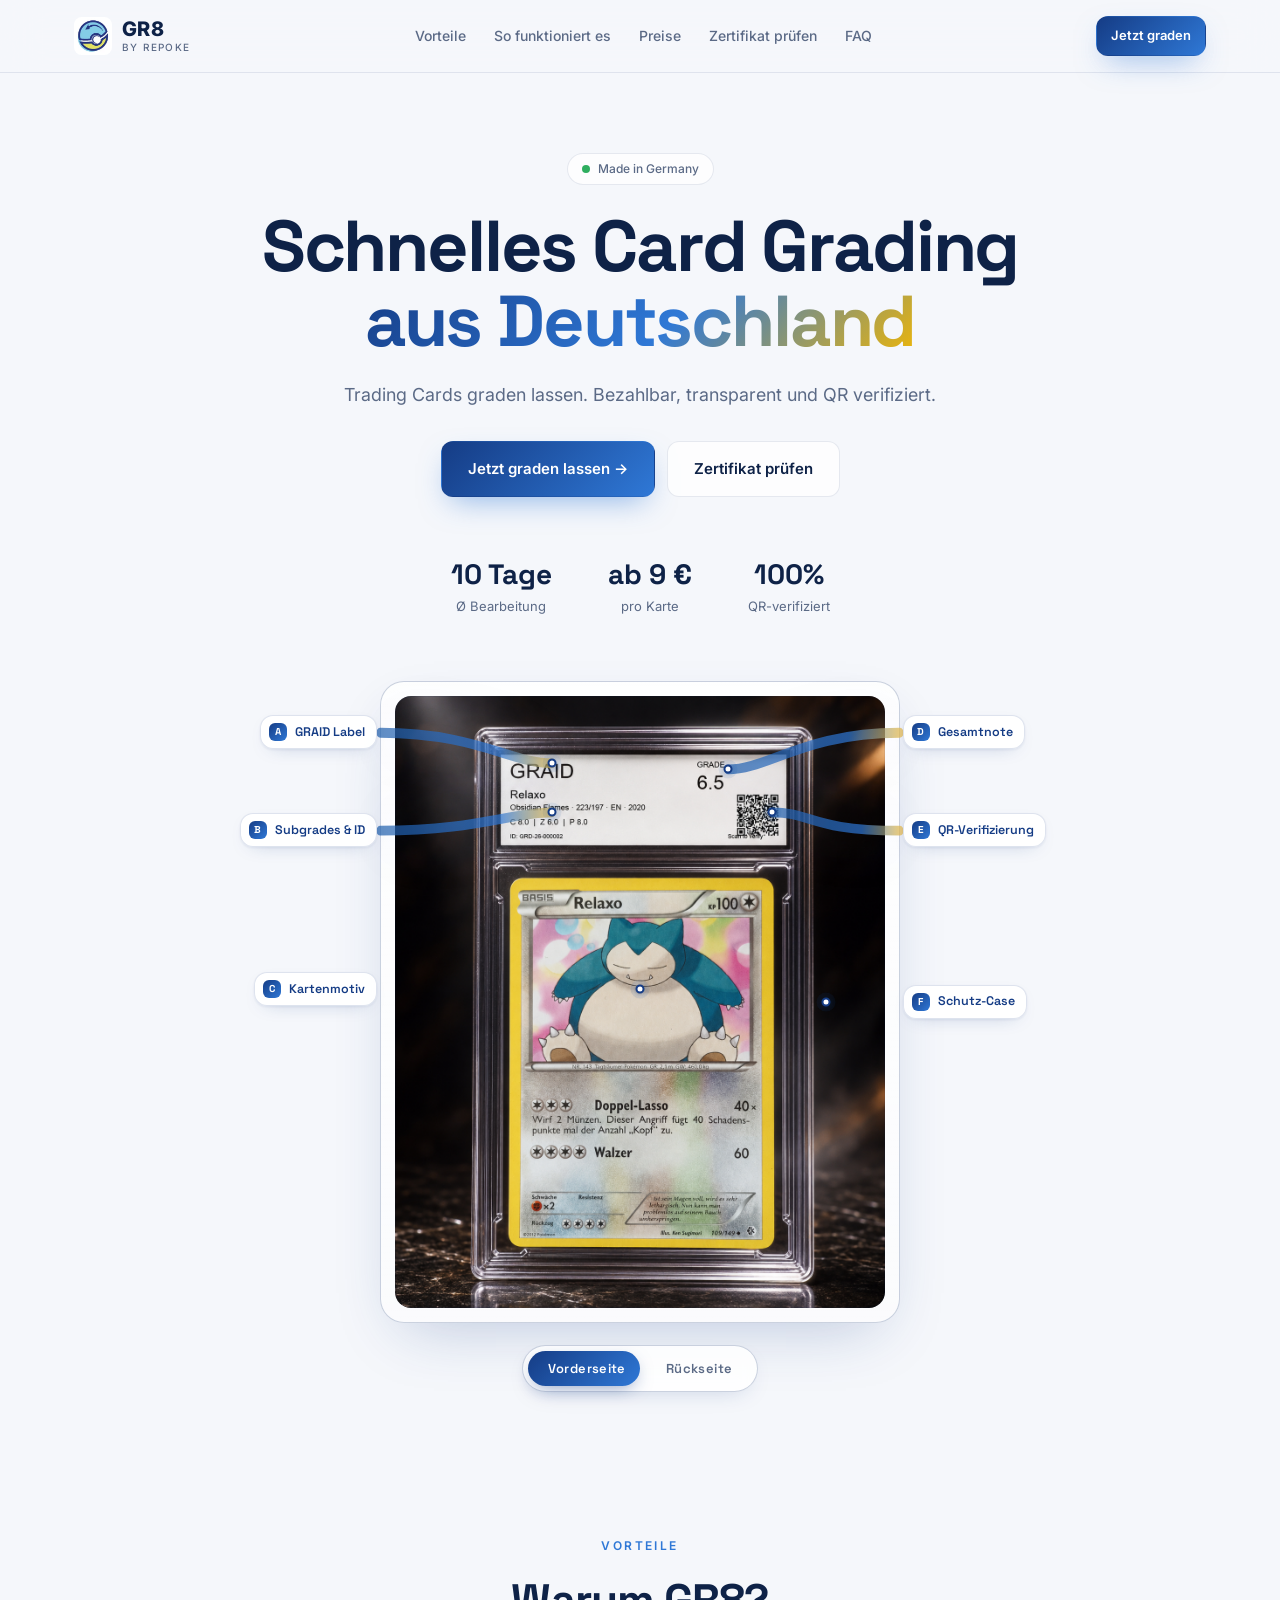
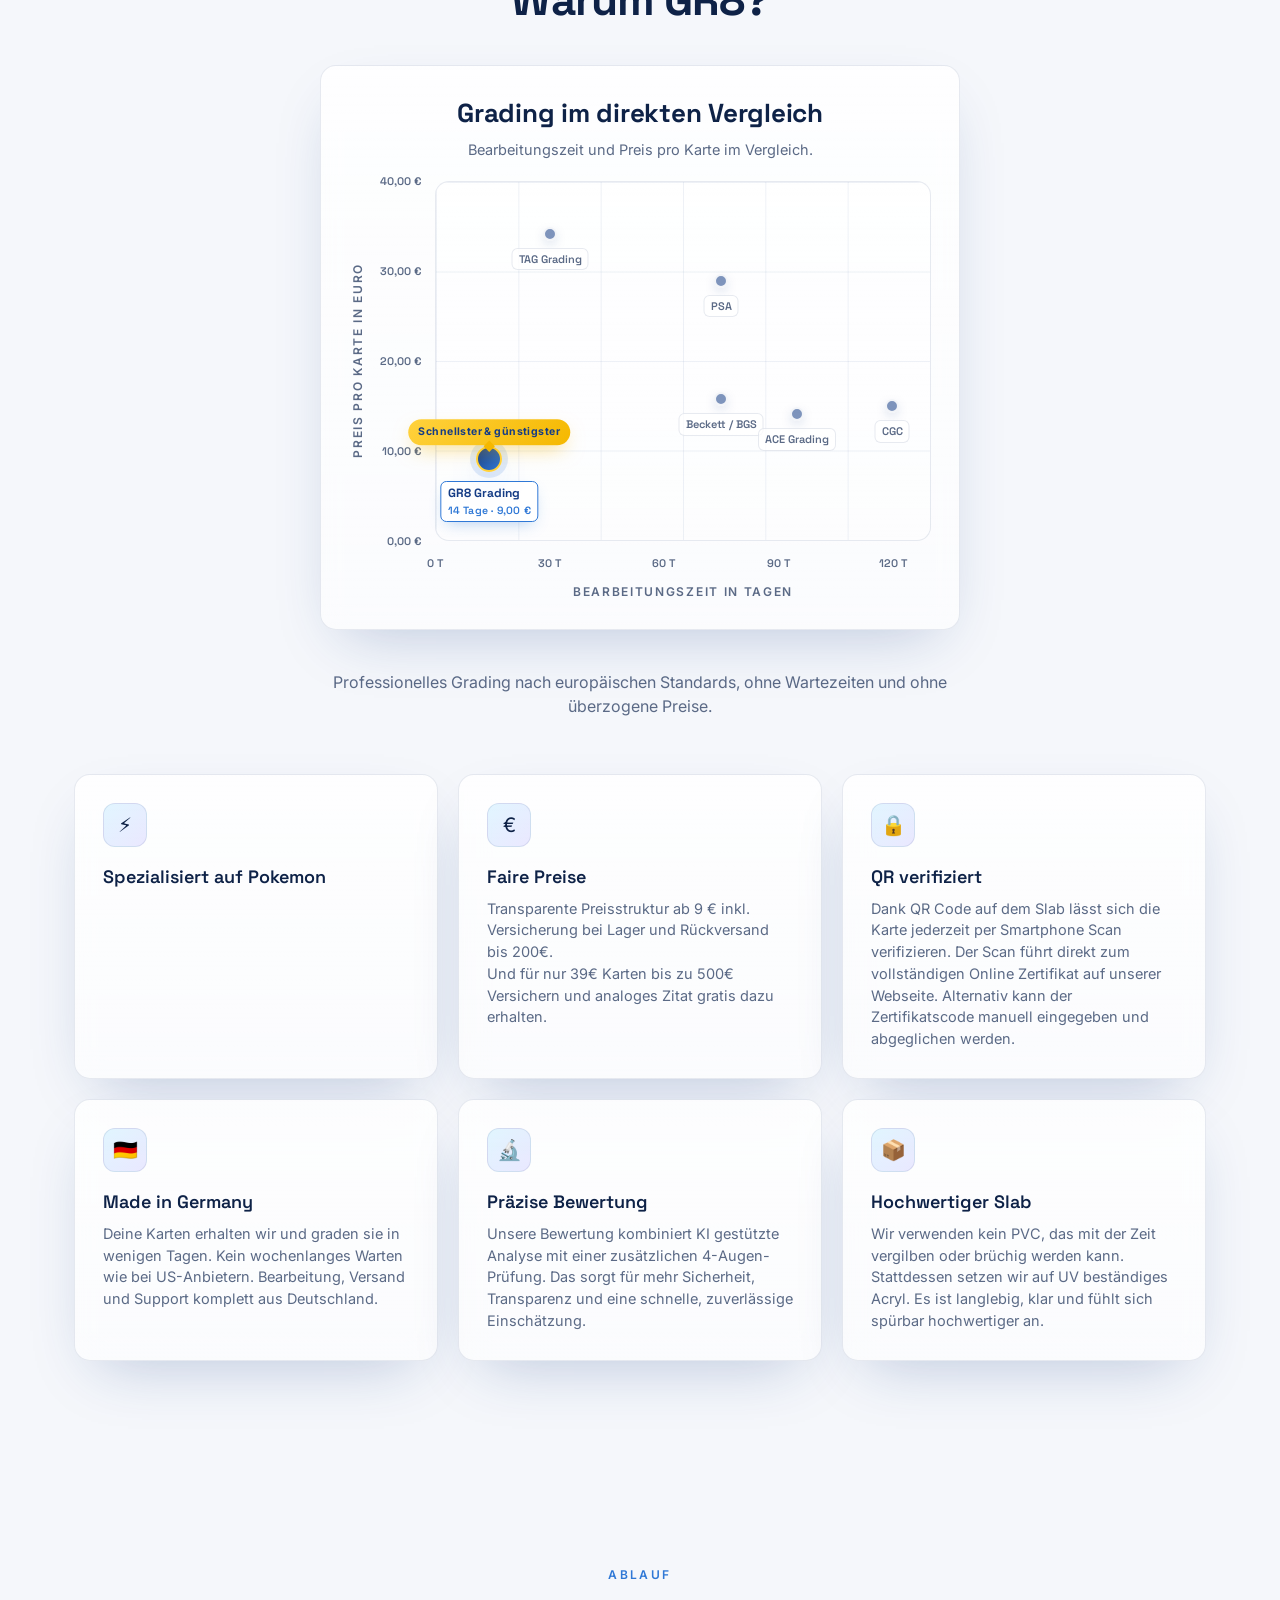
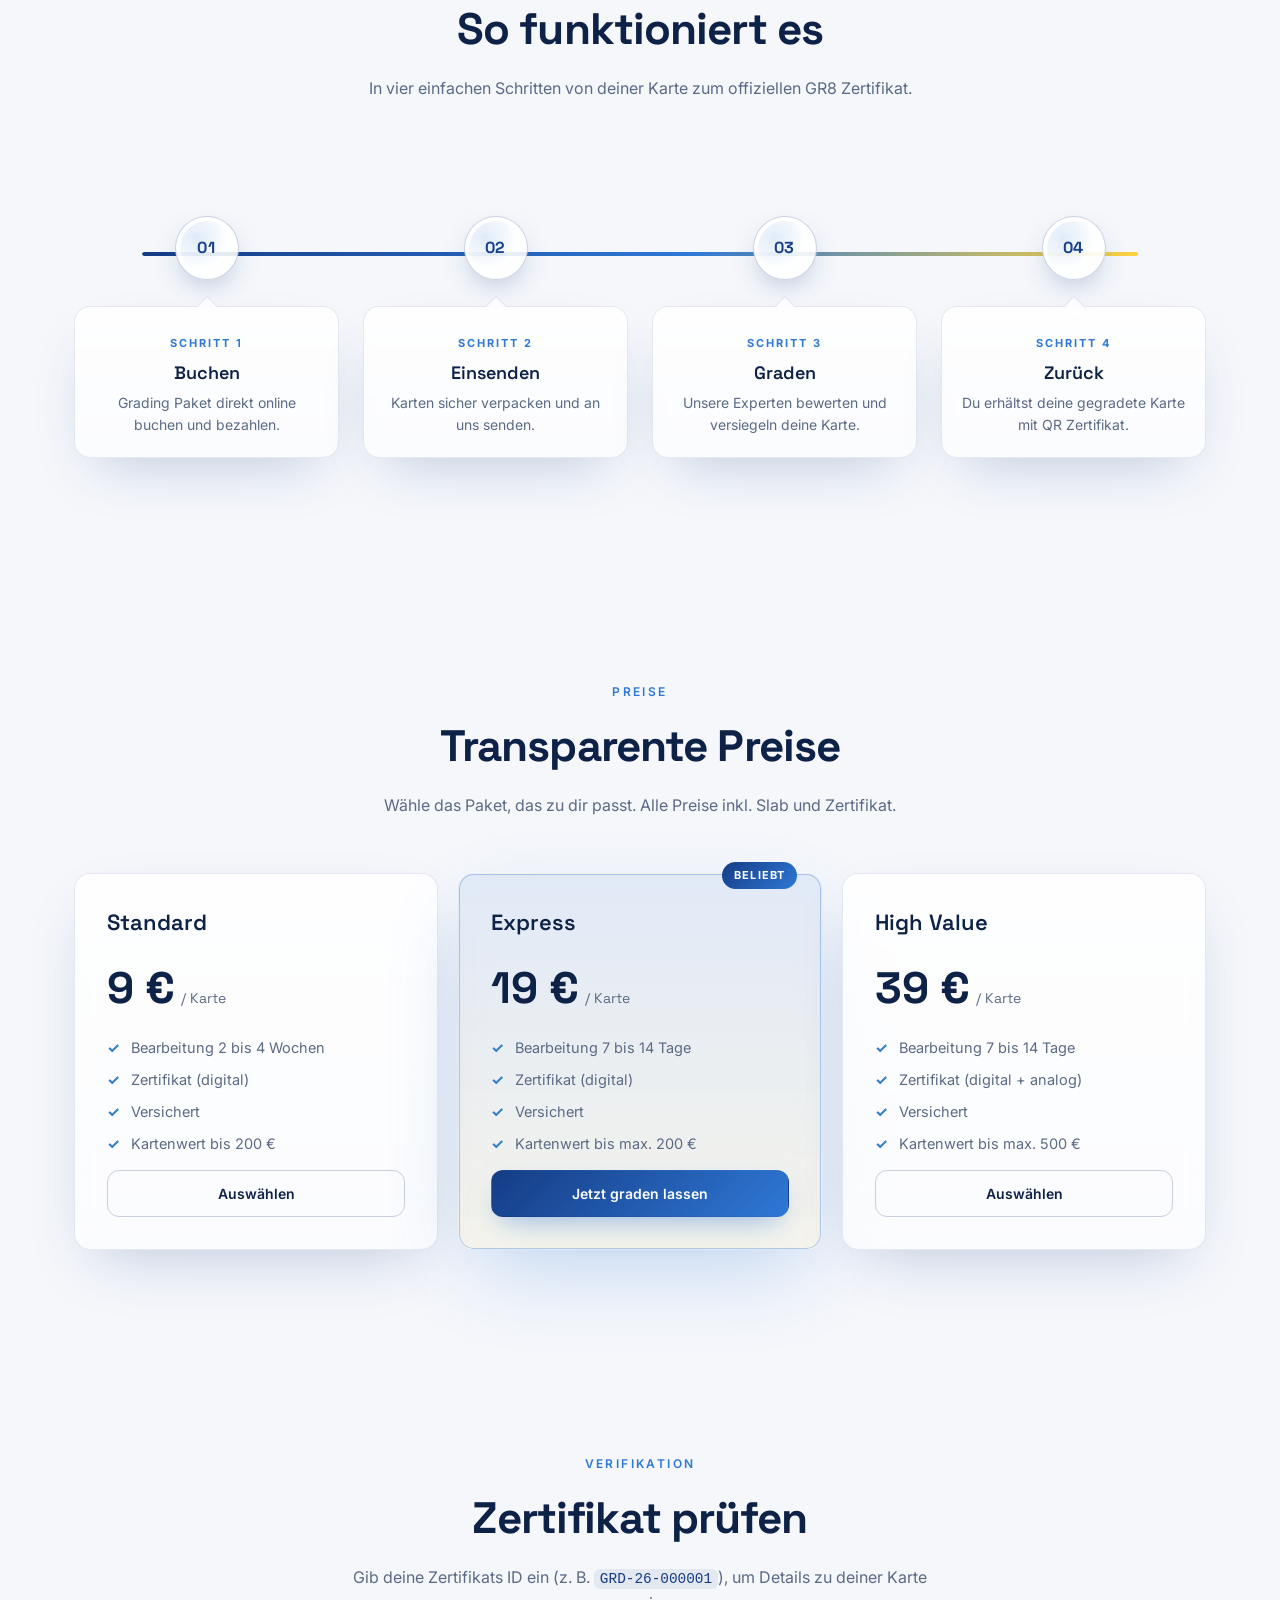
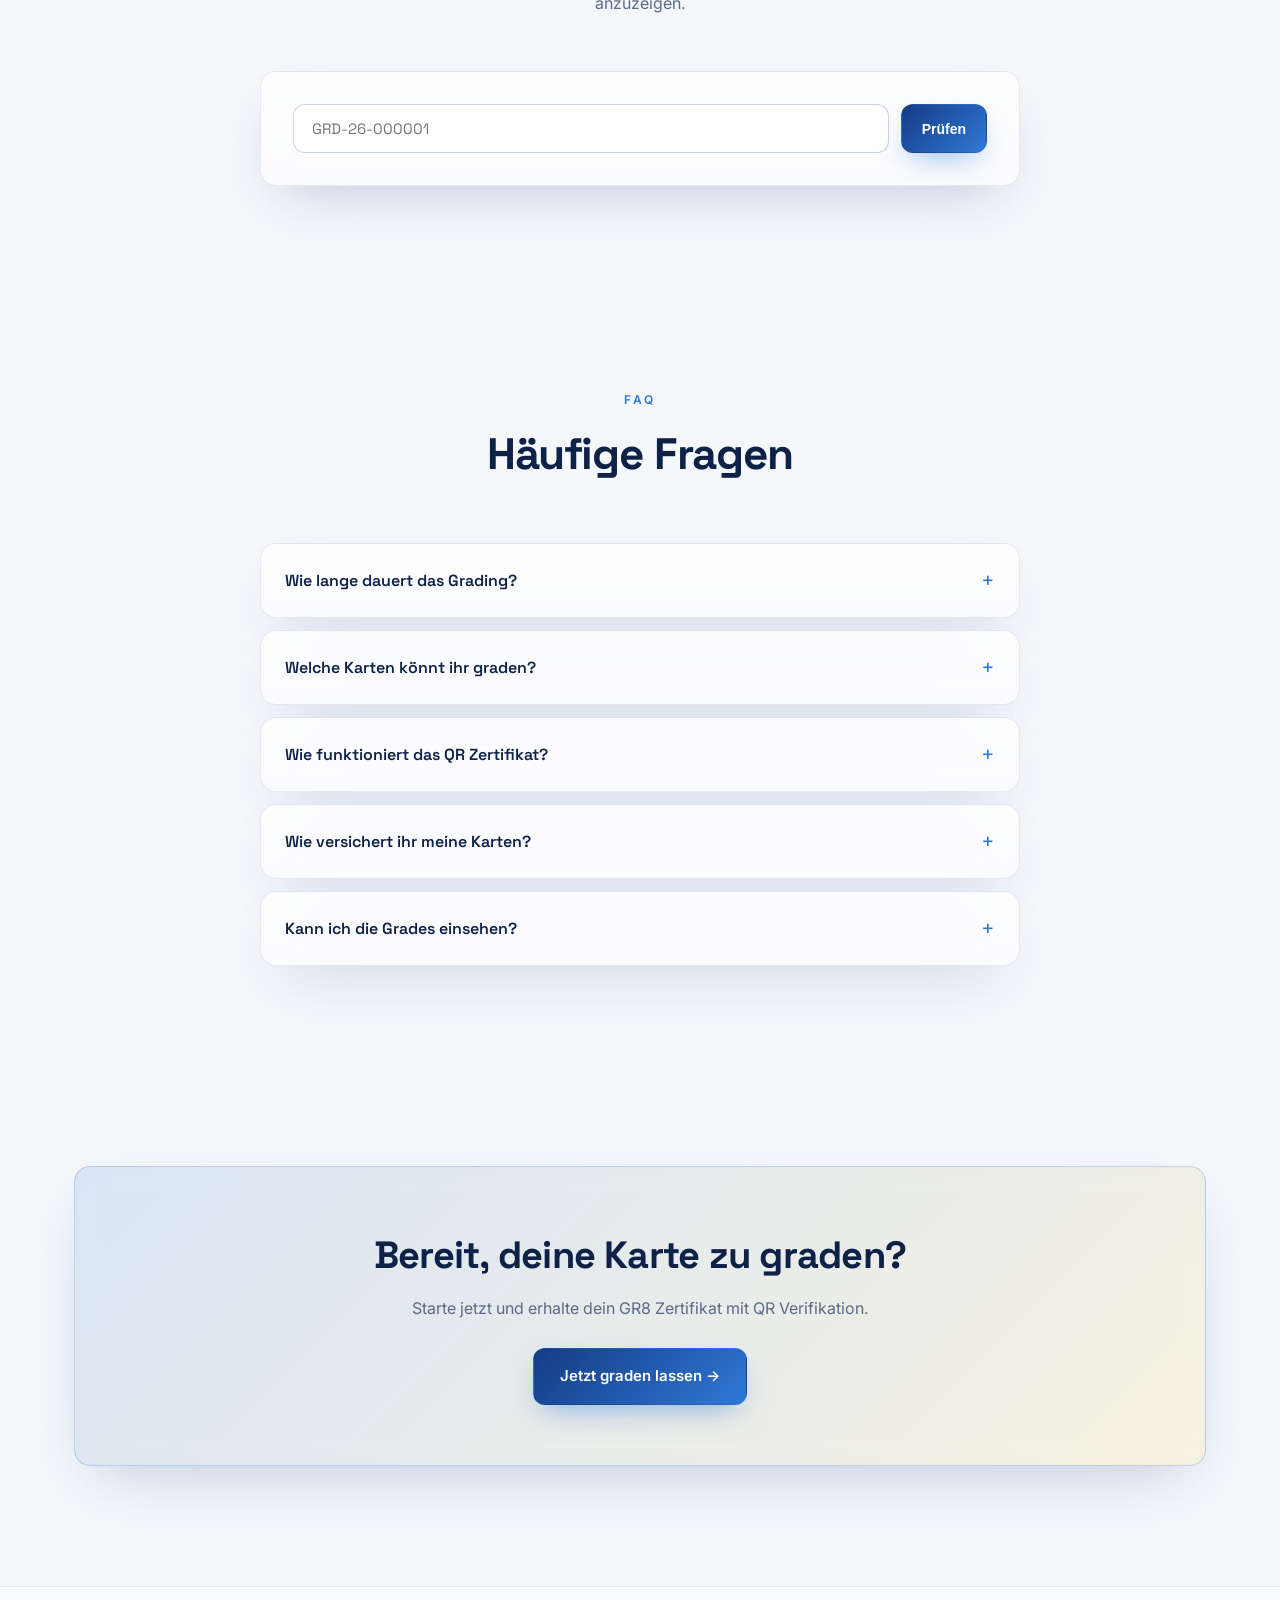
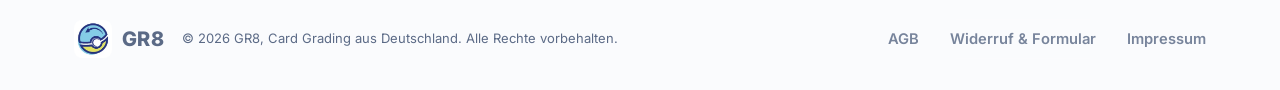
==== commit 92c4dc6c: "fusszeile push" ====
--- a/index.html
+++ b/index.html
@@ -13,6 +13,45 @@
 <link rel="preconnect" href="https://fonts.gstatic.com" crossorigin />
 <link href="https://fonts.googleapis.com/css2?family=Inter:wght@400;500;600;700;800;900&family=Space+Grotesk:wght@500;600;700&display=swap" rel="stylesheet" />
 <link rel="stylesheet" href="style.css" />
+<style>
+  .site-footer .footer-inner {
+    gap: 18px;
+    flex-wrap: wrap;
+  }
+  .footer-legal {
+    display: flex;
+    align-items: center;
+    justify-content: center;
+    flex-wrap: wrap;
+    gap: 8px 18px;
+    margin-left: auto;
+  }
+  .footer-legal a {
+    color: inherit;
+    font-size: 0.92rem;
+    font-weight: 600;
+    opacity: 0.82;
+    text-decoration: none;
+    transition: opacity .2s ease, transform .2s ease;
+  }
+  .footer-legal a:hover,
+  .footer-legal a:focus-visible {
+    opacity: 1;
+    transform: translateY(-1px);
+  }
+  .footer-legal .footer-withdraw-link {
+    padding: 8px 12px;
+    border: 1px solid rgba(255,255,255,.22);
+    border-radius: 999px;
+  }
+  @media (max-width: 760px) {
+    .site-footer .footer-inner {
+      flex-direction: column;
+      text-align: center;
+    }
+    .footer-legal { margin-left: 0; }
+  }
+</style>
 </head>
 <body>
 <div class="bg-orbs" aria-hidden="true">
@@ -287,6 +326,11 @@
       <span>GR8</span>
     </div>
     <p>© <span id="year"></span> GR8, Card Grading aus Deutschland. Alle Rechte vorbehalten.</p>
+    <nav class="footer-legal" aria-label="Rechtliche Informationen">
+      <a href="agb.html">AGB</a>
+      <a href="widerruf.html" class="footer-withdraw-link">Widerruf &amp; Formular</a>
+      <a href="impressum.html">Impressum</a>
+    </nav>
   </div>
 </footer>
 
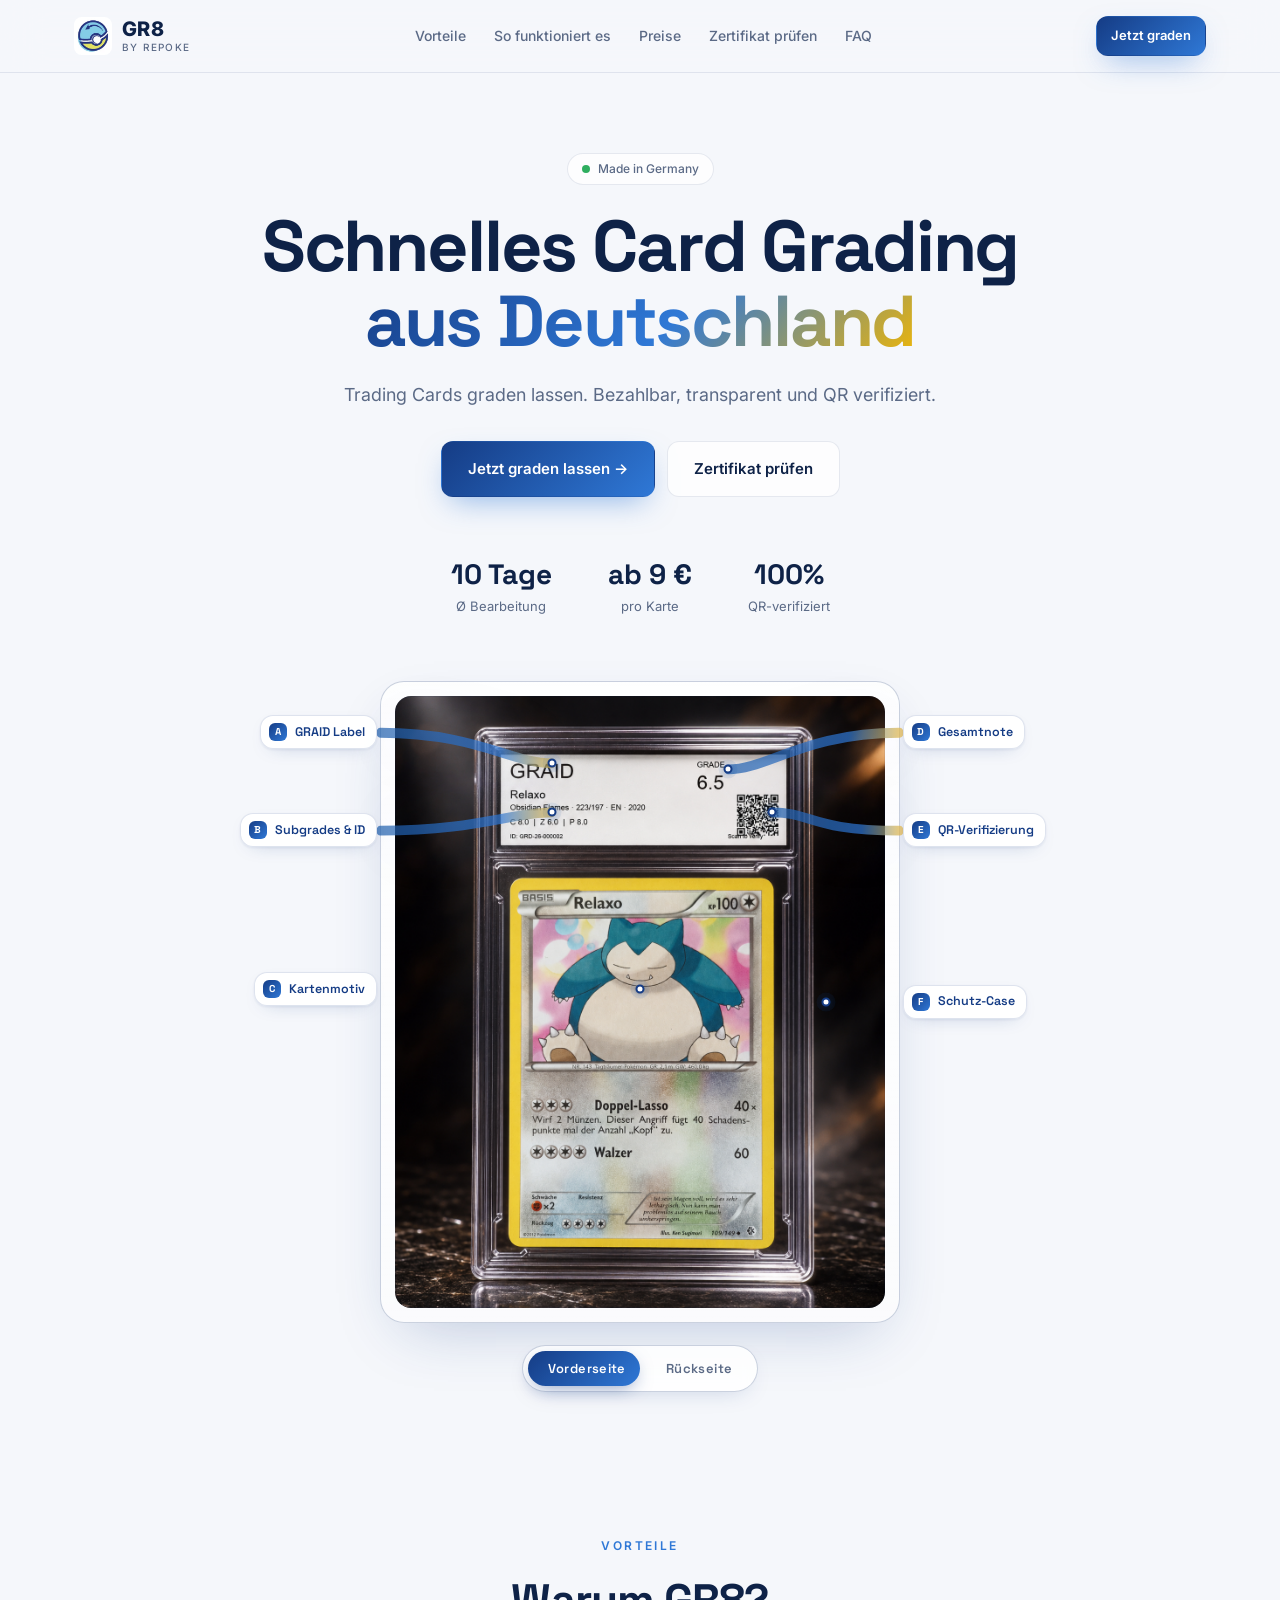
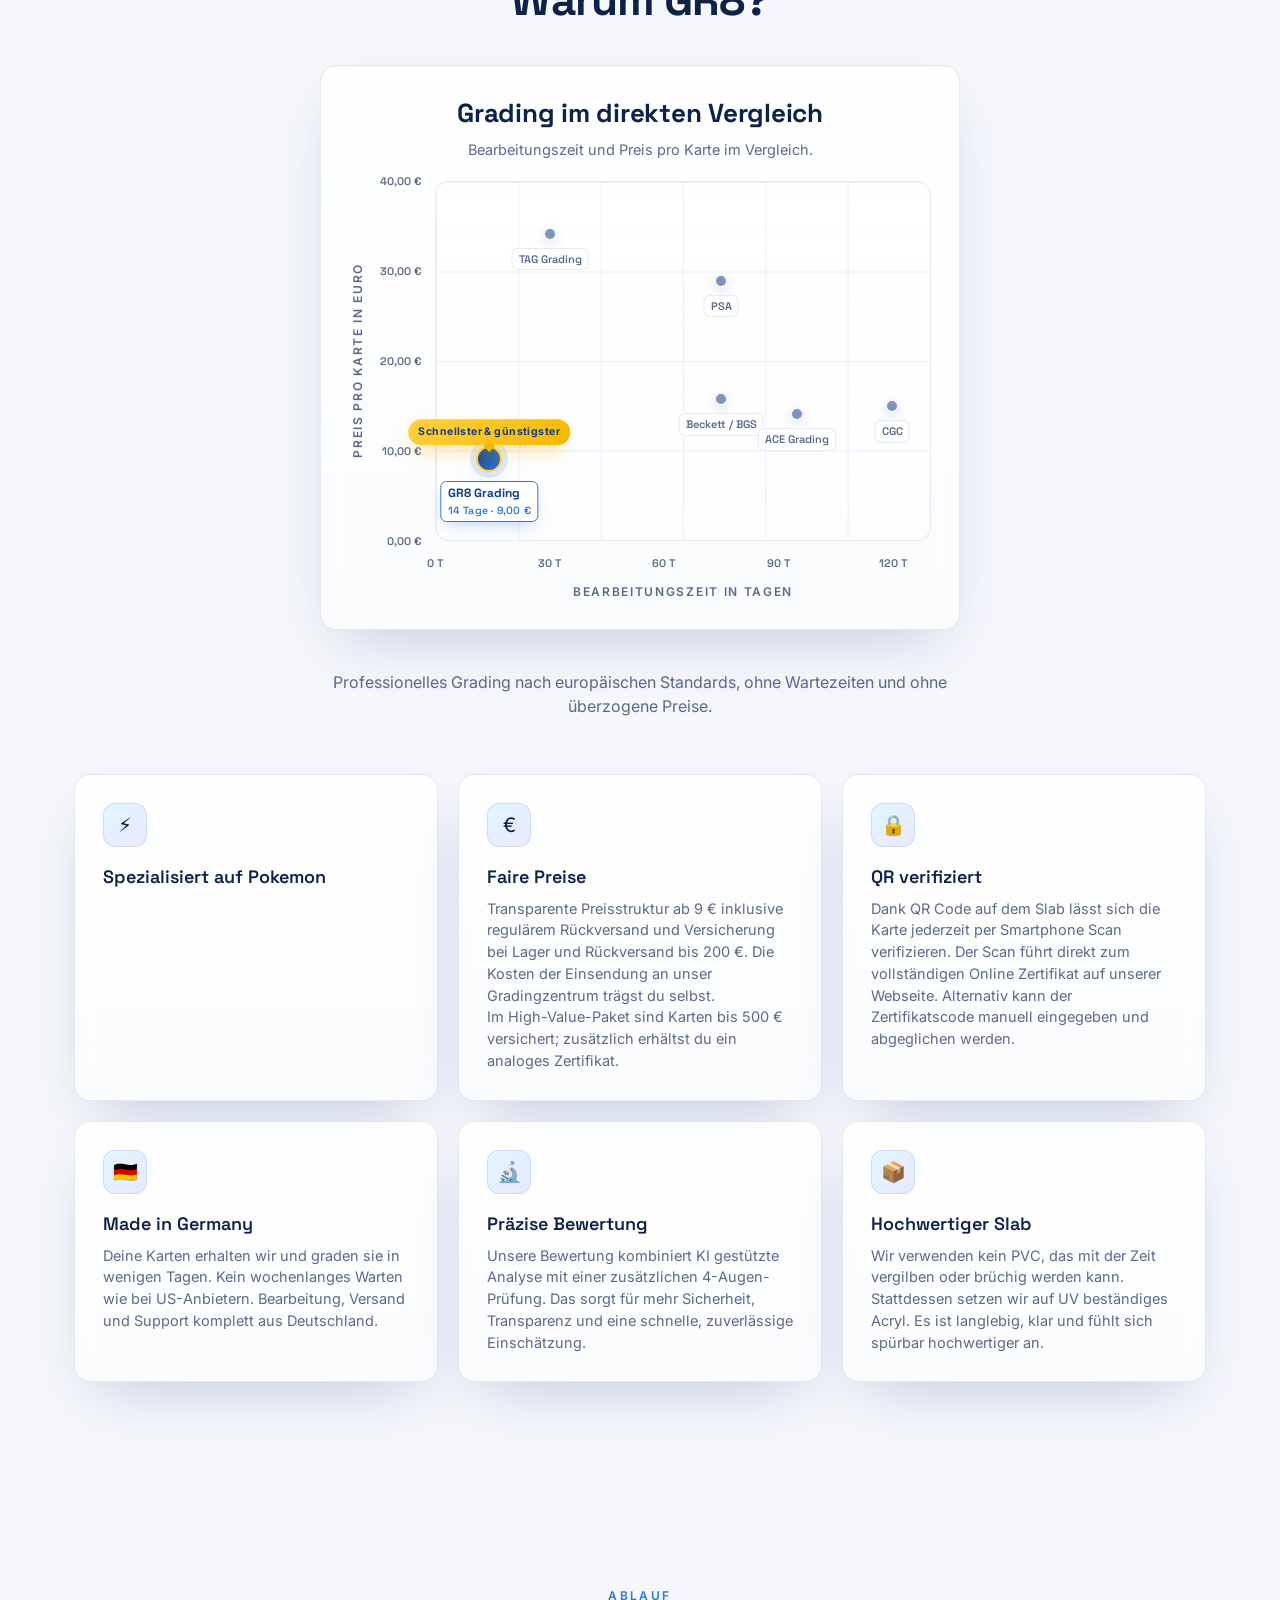
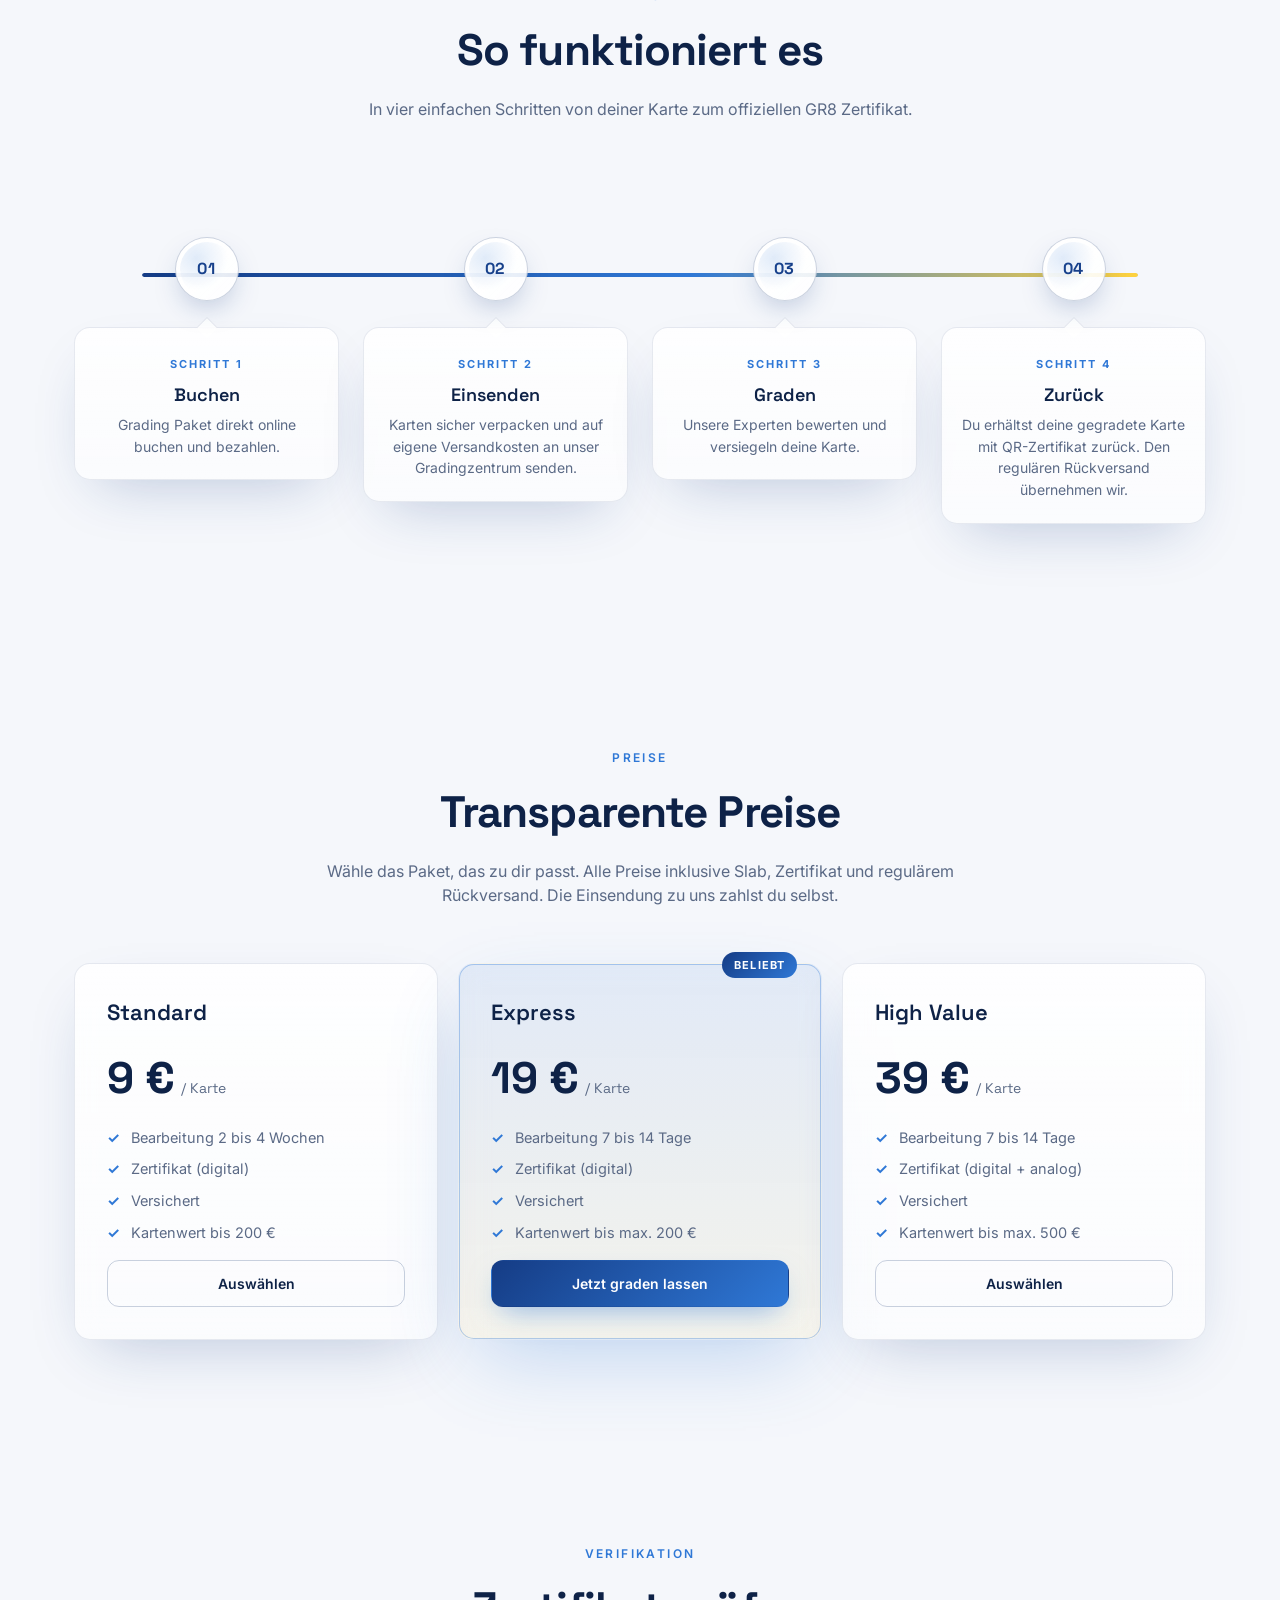
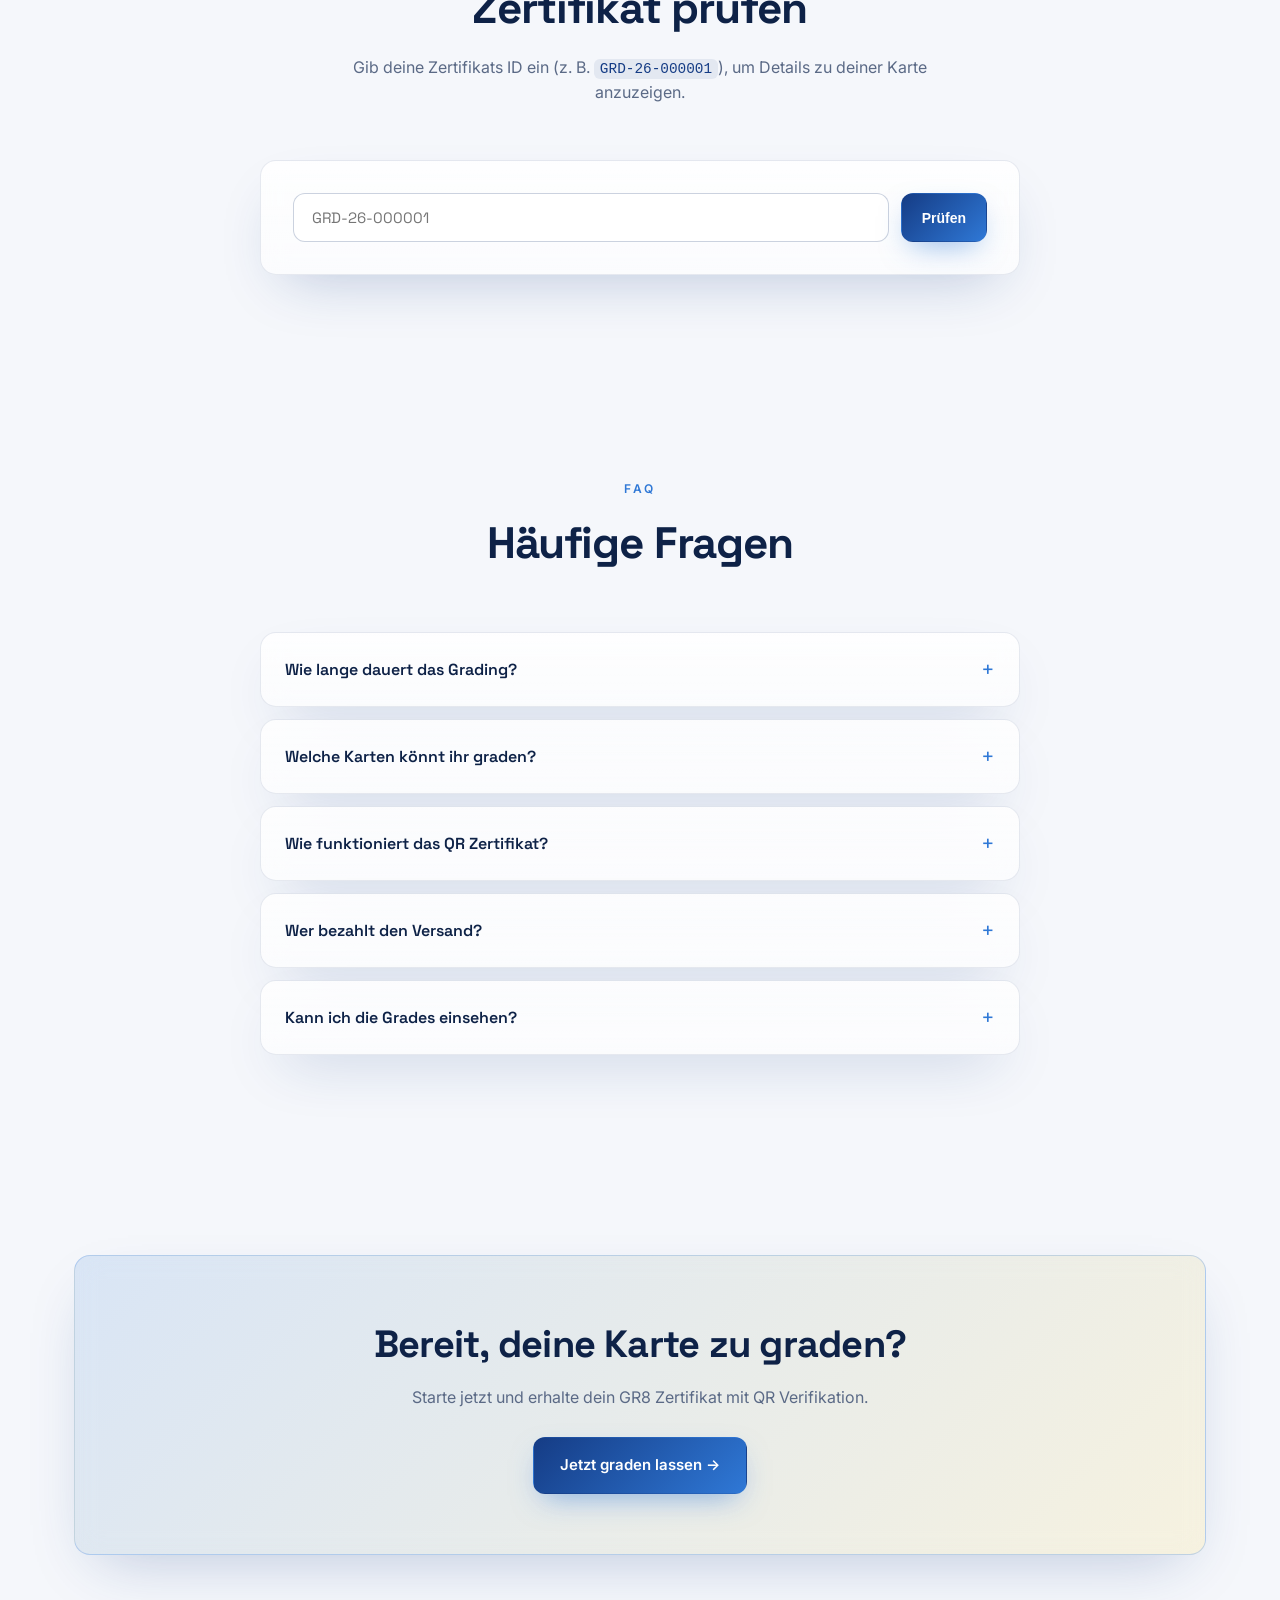
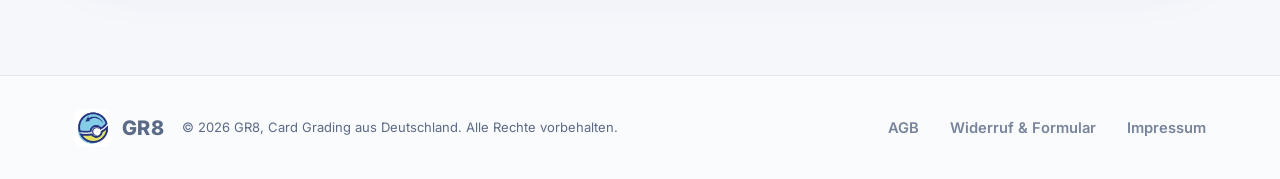
==== commit ec7c970d: "bug logo" ====
--- a/index.html
+++ b/index.html
@@ -151,7 +151,7 @@
         <div class="card glass">
           <div class="icon">€</div>
           <h3>Faire Preise</h3>
-          <p>Transparente Preisstruktur ab 9 € inkl. Versicherung bei Lager und Rückversand bis 200€. <br />Und für nur 39€ Karten bis zu 500€ Versichern und analoges Zitat gratis dazu erhalten.</p>
+          <p>Transparente Preisstruktur ab 9 € inklusive regulärem Rückversand und Versicherung bei Lager und Rückversand bis 200 €. Die Kosten der Einsendung an unser Gradingzentrum trägst du selbst.<br />Im High-Value-Paket sind Karten bis 500 € versichert; zusätzlich erhältst du ein analoges Zertifikat.</p>
         </div>
         <div class="card glass">
           <div class="icon">🔒</div>
@@ -202,7 +202,7 @@
           <div class="timeline-card glass">
             <span class="timeline-tag">Schritt 2</span>
             <h3>Einsenden</h3>
-            <p>Karten sicher verpacken und an uns senden.</p>
+            <p>Karten sicher verpacken und auf eigene Versandkosten an unser Gradingzentrum senden.</p>
           </div>
         </li>
         <li class="timeline-item" style="--tl-delay:.3s">
@@ -218,7 +218,7 @@
           <div class="timeline-card glass">
             <span class="timeline-tag">Schritt 4</span>
             <h3>Zurück</h3>
-            <p>Du erhältst deine gegradete Karte mit QR Zertifikat.</p>
+            <p>Du erhältst deine gegradete Karte mit QR-Zertifikat zurück. Den regulären Rückversand übernehmen wir.</p>
           </div>
         </li>
       </ol>
@@ -231,7 +231,7 @@
       <div class="section-head">
         <span class="eyebrow">Preise</span>
         <h2>Transparente Preise</h2>
-        <p>Wähle das Paket, das zu dir passt. Alle Preise inkl. Slab und Zertifikat.</p>
+        <p>Wähle das Paket, das zu dir passt. Alle Preise inklusive Slab, Zertifikat und regulärem Rückversand. Die Einsendung zu uns zahlst du selbst.</p>
       </div>
       <div class="grid grid-3 pricing">
         <div class="price-card glass">
@@ -301,7 +301,7 @@
         <details class="glass"><summary>Wie lange dauert das Grading?</summary><p>Je nach Paket zwischen 7 Tagen (Express) und 4 Wochen (Standard).</p></details>
         <details class="glass"><summary>Welche Karten könnt ihr graden?</summary><p>Wir graden alle gängigen TCGs wie Pokémon, Magic, Yu-Gi-Oh, One Piece und mehr.</p></details>
         <details class="glass"><summary>Wie funktioniert das QR Zertifikat?</summary><p>Jede gegradete Karte erhält einen QR Code. Beim Scannen öffnet sich die offizielle Zertifikatsseite, so kann jeder Käufer die Echtheit prüfen.</p></details>
-        <details class="glass"><summary>Wie versichert ihr meine Karten?</summary><p>Alle Sendungen sind versichert. Bei High-Value-Karten bieten wir zusätzlichen Versicherungsschutz.</p></details>
+        <details class="glass"><summary>Wer bezahlt den Versand?</summary><p>Die Kosten für die Einsendung an unser Gradingzentrum trägst du selbst. Den regulären Rückversand deiner fertig gegradeten Karten zu dir übernehmen wir. Der Rückversand ist entsprechend dem gewählten Paket versichert.</p></details>
         <details class="glass"><summary>Kann ich die Grades einsehen?</summary><p>Ja, Centering, Condition und Print werden separat ausgewiesen und sind auf deinem Zertifikat transparent nachvollziehbar.</p></details>
       </div>
     </div>
